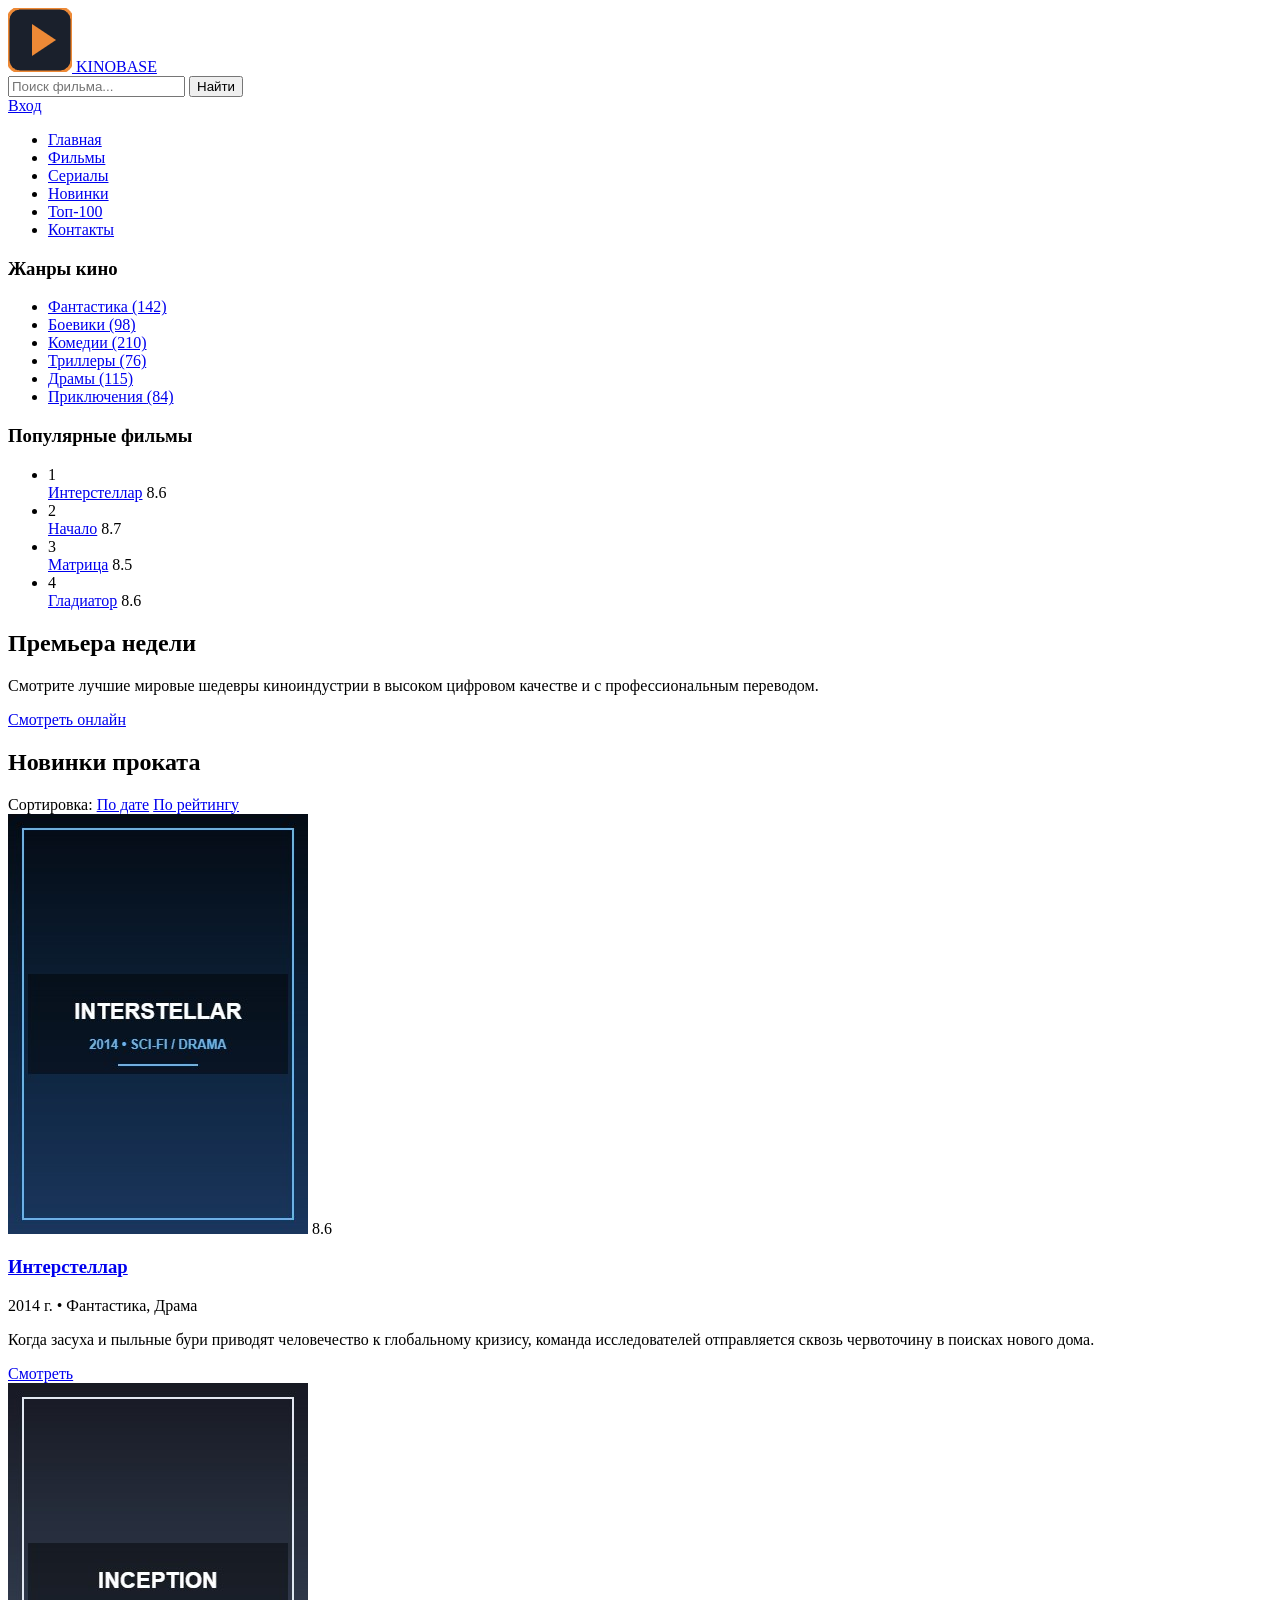
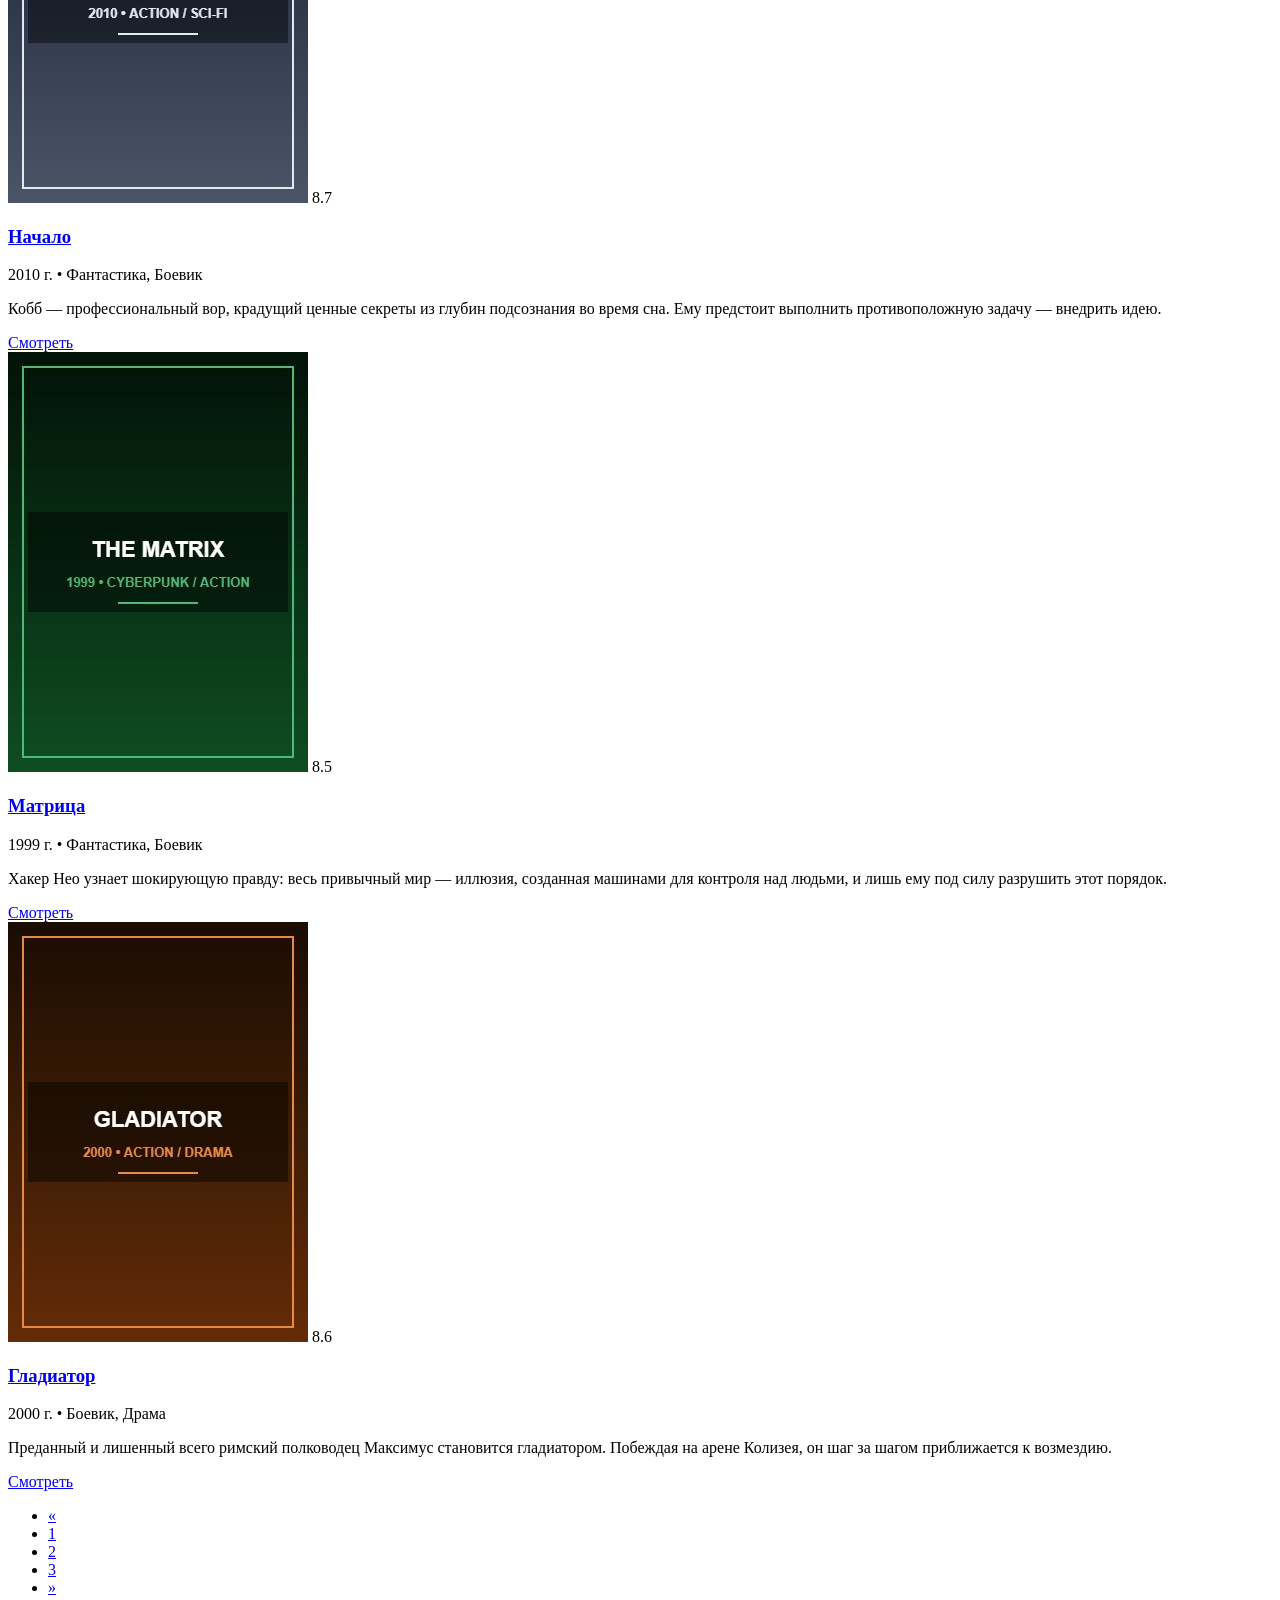
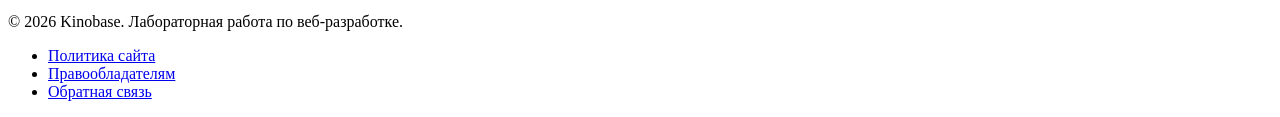
==== index.html @ 35e29619 "first commit" ====
<!DOCTYPE html>
<html lang="ru">
<head>
	<meta charset="UTF-8">
	<meta name="viewport" content="width=device-width, initial-scale=1.0">
	<title>Kinobase — Кинопортал</title>
	<link rel="stylesheet" href="styles.css">
</head>
<body>

	<!-- Шапка сайта -->
	<header id="site-header" class="header">
		<div class="container header-container">
			<div class="logo">
				<a href="index.html" class="logo-link">
					<img src="images/logo.png" alt="Логотип Kinobase" class="logo-image">
					<span class="logo-text">KINO<span class="logo-accent">BASE</span></span>
				</a>
			</div>

			<form id="search-form" class="search-form" action="#" method="get">
				<input type="text" id="search-input" name="search" class="search-input" placeholder="Поиск фильма..." required>
				<button type="submit" class="search-button">Найти</button>
			</form>

			<div class="user-panel">
				<a href="#" class="button button-login">Вход</a>
			</div>
		</div>

		<!-- Навигационное меню -->
		<nav id="main-navigation" class="navigation">
			<div class="container">
				<ul class="nav-list">
					<li class="nav-item active"><a href="index.html" class="nav-link">Главная</a></li>
					<li class="nav-item"><a href="#" class="nav-link">Фильмы</a></li>
					<li class="nav-item"><a href="#" class="nav-link">Сериалы</a></li>
					<li class="nav-item"><a href="#" class="nav-link">Новинки</a></li>
					<li class="nav-item"><a href="#" class="nav-link">Топ-100</a></li>
					<li class="nav-item"><a href="#" class="nav-link">Контакты</a></li>
				</ul>
			</div>
		</nav>
	</header>

	<!-- Основная часть страницы -->
	<div class="container layout-wrapper">
		
		<!-- Боковая панель -->
		<aside id="sidebar" class="sidebar">
			
			<!-- Блок: Жанры -->
			<section class="widget">
				<h3 class="widget-title">Жанры кино</h3>
				<ul class="widget-list genre-list">
					<li class="widget-list-item"><a href="#" class="genre-link">Фантастика <span class="count">(142)</span></a></li>
					<li class="widget-list-item"><a href="#" class="genre-link">Боевики <span class="count">(98)</span></a></li>
					<li class="widget-list-item"><a href="#" class="genre-link">Комедии <span class="count">(210)</span></a></li>
					<li class="widget-list-item"><a href="#" class="genre-link">Триллеры <span class="count">(76)</span></a></li>
					<li class="widget-list-item"><a href="#" class="genre-link">Драмы <span class="count">(115)</span></a></li>
					<li class="widget-list-item"><a href="#" class="genre-link">Приключения <span class="count">(84)</span></a></li>
				</ul>
			</section>

			<!-- Блок: Топ фильмов -->
			<section class="widget">
				<h3 class="widget-title">Популярные фильмы</h3>
				<ul class="widget-list top-list">
					<li class="top-list-item">
						<span class="position-number">1</span>
						<div class="top-info">
							<a href="#" class="top-link">Интерстеллар</a>
							<span class="rating">8.6</span>
						</div>
					</li>
					<li class="top-list-item">
						<span class="position-number">2</span>
						<div class="top-info">
							<a href="#" class="top-link">Начало</a>
							<span class="rating">8.7</span>
						</div>
					</li>
					<li class="top-list-item">
						<span class="position-number">3</span>
						<div class="top-info">
							<a href="#" class="top-link">Матрица</a>
							<span class="rating">8.5</span>
						</div>
					</li>
					<li class="top-list-item">
						<span class="position-number">4</span>
						<div class="top-info">
							<a href="#" class="top-link">Гладиатор</a>
							<span class="rating">8.6</span>
						</div>
					</li>
				</ul>
			</section>
		</aside>

		<!-- Основной контент -->
		<main id="main-content" class="content">

			<!-- Промо-блок -->
			<section class="promo-banner">
				<div class="promo-inner">
					<h2 class="promo-heading">Премьера недели</h2>
					<p class="promo-description">Смотрите лучшие мировые шедевры киноиндустрии в высоком цифровом качестве и с профессиональным переводом.</p>
					<a href="#" class="button button-primary">Смотреть онлайн</a>
				</div>
			</section>

			<!-- Каталог фильмов -->
			<section class="catalog">
				<div class="catalog-header">
					<h2 class="catalog-title">Новинки проката</h2>
					<div class="filter-box">
						<span class="filter-label">Сортировка:</span>
						<a href="#" class="filter-link active">По дате</a>
						<a href="#" class="filter-link">По рейтингу</a>
					</div>
				</div>

				<div class="movies-collection">
					
					<!-- Карточка 1 -->
					<article class="movie-card">
						<div class="poster-box">
							<img src="images/poster-interstellar.jpg" alt="Постер к фильму Интерстеллар" class="poster-image">
							<span class="movie-rating-badge">8.6</span>
						</div>
						<div class="movie-info">
							<h3 class="movie-name"><a href="#" class="movie-link">Интерстеллар</a></h3>
							<p class="movie-meta">2014 г. • Фантастика, Драма</p>
							<p class="movie-summary">Когда засуха и пыльные бури приводят человечество к глобальному кризису, команда исследователей отправляется сквозь червоточину в поисках нового дома.</p>
							<div class="movie-actions">
								<a href="#" class="button button-detail">Смотреть</a>
							</div>
						</div>
					</article>

					<!-- Карточка 2 -->
					<article class="movie-card">
						<div class="poster-box">
							<img src="images/poster-inception.jpg" alt="Постер к фильму Начало" class="poster-image">
							<span class="movie-rating-badge">8.7</span>
						</div>
						<div class="movie-info">
							<h3 class="movie-name"><a href="#" class="movie-link">Начало</a></h3>
							<p class="movie-meta">2010 г. • Фантастика, Боевик</p>
							<p class="movie-summary">Кобб — профессиональный вор, крадущий ценные секреты из глубин подсознания во время сна. Ему предстоит выполнить противоположную задачу — внедрить идею.</p>
							<div class="movie-actions">
								<a href="#" class="button button-detail">Смотреть</a>
							</div>
						</div>
					</article>

					<!-- Карточка 3 -->
					<article class="movie-card">
						<div class="poster-box">
							<img src="images/poster-matrix.jpg" alt="Постер к фильму Матрица" class="poster-image">
							<span class="movie-rating-badge">8.5</span>
						</div>
						<div class="movie-info">
							<h3 class="movie-name"><a href="#" class="movie-link">Матрица</a></h3>
							<p class="movie-meta">1999 г. • Фантастика, Боевик</p>
							<p class="movie-summary">Хакер Нео узнает шокирующую правду: весь привычный мир — иллюзия, созданная машинами для контроля над людьми, и лишь ему под силу разрушить этот порядок.</p>
							<div class="movie-actions">
								<a href="#" class="button button-detail">Смотреть</a>
							</div>
						</div>
					</article>

					<!-- Карточка 4 -->
					<article class="movie-card">
						<div class="poster-box">
							<img src="images/poster-gladiator.jpg" alt="Постер к фильму Гладиатор" class="poster-image">
							<span class="movie-rating-badge">8.6</span>
						</div>
						<div class="movie-info">
							<h3 class="movie-name"><a href="#" class="movie-link">Гладиатор</a></h3>
							<p class="movie-meta">2000 г. • Боевик, Драма</p>
							<p class="movie-summary">Преданный и лишенный всего римский полководец Максимус становится гладиатором. Побеждая на арене Колизея, он шаг за шагом приближается к возмездию.</p>
							<div class="movie-actions">
								<a href="#" class="button button-detail">Смотреть</a>
							</div>
						</div>
					</article>

				</div>

				<!-- Пагинация -->
				<div class="pagination-wrapper">
					<ul class="pagination-list">
						<li class="page-item"><a href="#" class="page-link">&laquo;</a></li>
						<li class="page-item"><a href="#" class="page-link active">1</a></li>
						<li class="page-item"><a href="#" class="page-link">2</a></li>
						<li class="page-item"><a href="#" class="page-link">3</a></li>
						<li class="page-item"><a href="#" class="page-link">&raquo;</a></li>
					</ul>
				</div>
			</section>

		</main>
	</div>

	<!-- Подвал сайта -->
	<footer id="site-footer" class="footer">
		<div class="container footer-container">
			<div class="footer-copyright">
				<p>&copy; 2026 Kinobase. Лабораторная работа по веб-разработке.</p>
			</div>
			<ul class="footer-navigation">
				<li class="footer-nav-item"><a href="#" class="footer-link">Политика сайта</a></li>
				<li class="footer-nav-item"><a href="#" class="footer-link">Правообладателям</a></li>
				<li class="footer-nav-item"><a href="#" class="footer-link">Обратная связь</a></li>
			</ul>
		</div>
	</footer>

	<script src="js/main.js"></script>
</body>
</html>
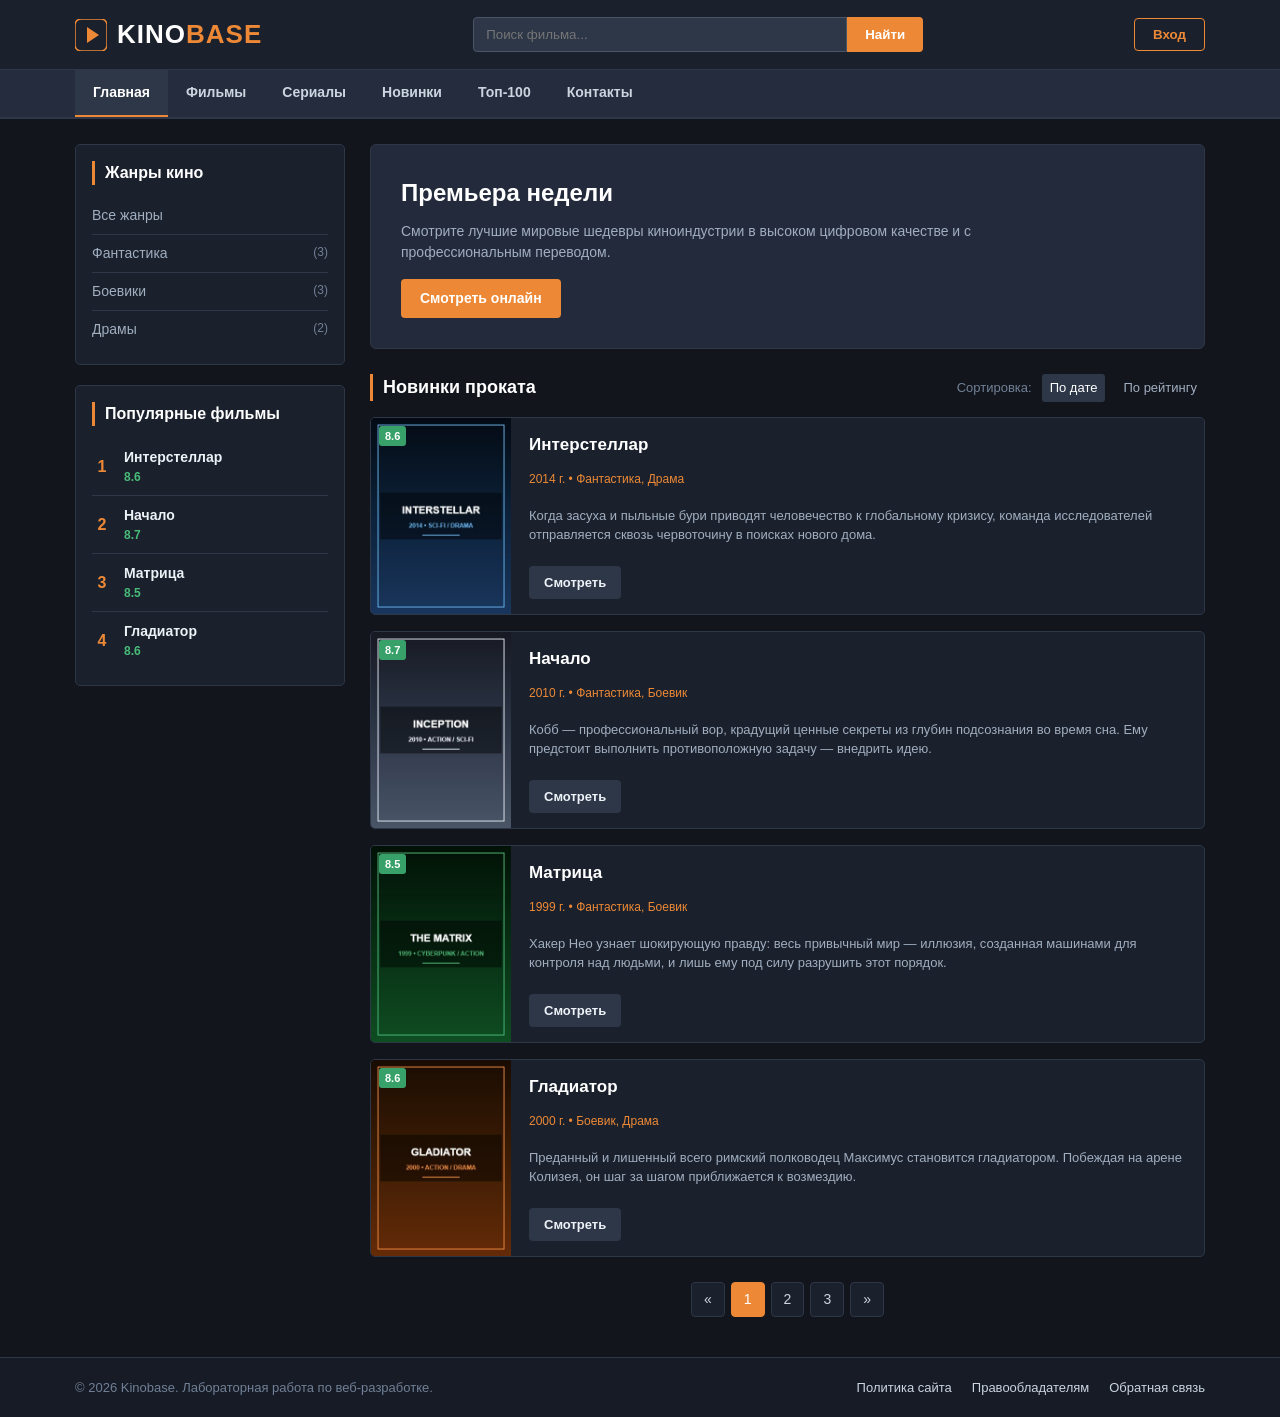
==== commit b59607cb: "Ещё фиксы" ====
--- a/index.html
+++ b/index.html
@@ -19,25 +19,25 @@
 			</div>
 
 			<form id="search-form" class="search-form" action="#" method="get">
-				<input type="text" id="search-input" name="search" class="search-input" placeholder="Поиск фильма..." required>
+				<input type="text" id="search-input" name="search" class="search-input" placeholder="Поиск фильма..." autocomplete="off">
 				<button type="submit" class="search-button">Найти</button>
 			</form>
 
 			<div class="user-panel">
-				<a href="#" class="button button-login">Вход</a>
+				<button type="button" id="open-login-btn" class="button button-login">Вход</button>
 			</div>
 		</div>
 
 		<!-- Навигационное меню -->
 		<nav id="main-navigation" class="navigation">
 			<div class="container">
-				<ul class="nav-list">
-					<li class="nav-item active"><a href="index.html" class="nav-link">Главная</a></li>
-					<li class="nav-item"><a href="#" class="nav-link">Фильмы</a></li>
-					<li class="nav-item"><a href="#" class="nav-link">Сериалы</a></li>
-					<li class="nav-item"><a href="#" class="nav-link">Новинки</a></li>
-					<li class="nav-item"><a href="#" class="nav-link">Топ-100</a></li>
-					<li class="nav-item"><a href="#" class="nav-link">Контакты</a></li>
+				<ul class="nav-list" id="nav-tabs">
+					<li class="nav-item active"><a href="#" class="nav-link" data-tab="all">Главная</a></li>
+					<li class="nav-item"><a href="#" class="nav-link" data-tab="movies">Фильмы</a></li>
+					<li class="nav-item"><a href="#" class="nav-link" data-tab="series">Сериалы</a></li>
+					<li class="nav-item"><a href="#" class="nav-link" data-tab="new">Новинки</a></li>
+					<li class="nav-item"><a href="#" class="nav-link" data-tab="top">Топ-100</a></li>
+					<li class="nav-item"><a href="#" class="nav-link" data-tab="contacts">Контакты</a></li>
 				</ul>
 			</div>
 		</nav>
@@ -52,13 +52,11 @@
 			<!-- Блок: Жанры -->
 			<section class="widget">
 				<h3 class="widget-title">Жанры кино</h3>
-				<ul class="widget-list genre-list">
-					<li class="widget-list-item"><a href="#" class="genre-link">Фантастика <span class="count">(142)</span></a></li>
-					<li class="widget-list-item"><a href="#" class="genre-link">Боевики <span class="count">(98)</span></a></li>
-					<li class="widget-list-item"><a href="#" class="genre-link">Комедии <span class="count">(210)</span></a></li>
-					<li class="widget-list-item"><a href="#" class="genre-link">Триллеры <span class="count">(76)</span></a></li>
-					<li class="widget-list-item"><a href="#" class="genre-link">Драмы <span class="count">(115)</span></a></li>
-					<li class="widget-list-item"><a href="#" class="genre-link">Приключения <span class="count">(84)</span></a></li>
+				<ul class="widget-list genre-list" id="genre-filter">
+					<li class="widget-list-item"><a href="#" class="genre-link" data-genre="all">Все жанры</a></li>
+					<li class="widget-list-item"><a href="#" class="genre-link" data-genre="Фантастика">Фантастика <span class="count">(3)</span></a></li>
+					<li class="widget-list-item"><a href="#" class="genre-link" data-genre="Боевик">Боевики <span class="count">(3)</span></a></li>
+					<li class="widget-list-item"><a href="#" class="genre-link" data-genre="Драма">Драмы <span class="count">(2)</span></a></li>
 				</ul>
 			</section>
 
@@ -106,25 +104,25 @@
 				<div class="promo-inner">
 					<h2 class="promo-heading">Премьера недели</h2>
 					<p class="promo-description">Смотрите лучшие мировые шедевры киноиндустрии в высоком цифровом качестве и с профессиональным переводом.</p>
-					<a href="#" class="button button-primary">Смотреть онлайн</a>
+					<a href="#" id="promo-btn" class="button button-primary">Смотреть онлайн</a>
 				</div>
 			</section>
 
 			<!-- Каталог фильмов -->
 			<section class="catalog">
 				<div class="catalog-header">
-					<h2 class="catalog-title">Новинки проката</h2>
+					<h2 class="catalog-title" id="catalog-title">Новинки проката</h2>
 					<div class="filter-box">
 						<span class="filter-label">Сортировка:</span>
-						<a href="#" class="filter-link active">По дате</a>
-						<a href="#" class="filter-link">По рейтингу</a>
+						<a href="#" class="filter-link active" id="sort-date">По дате</a>
+						<a href="#" class="filter-link" id="sort-rating">По рейтингу</a>
 					</div>
 				</div>
 
-				<div class="movies-collection">
+				<div class="movies-collection" id="movies-container">
 					
 					<!-- Карточка 1 -->
-					<article class="movie-card">
+					<article class="movie-card" data-year="2014" data-rating="8.6" data-genres="Фантастика Драма">
 						<div class="poster-box">
 							<img src="images/poster-interstellar.jpg" alt="Постер к фильму Интерстеллар" class="poster-image">
 							<span class="movie-rating-badge">8.6</span>
@@ -140,7 +138,7 @@
 					</article>
 
 					<!-- Карточка 2 -->
-					<article class="movie-card">
+					<article class="movie-card" data-year="2010" data-rating="8.7" data-genres="Фантастика Боевик">
 						<div class="poster-box">
 							<img src="images/poster-inception.jpg" alt="Постер к фильму Начало" class="poster-image">
 							<span class="movie-rating-badge">8.7</span>
@@ -156,7 +154,7 @@
 					</article>
 
 					<!-- Карточка 3 -->
-					<article class="movie-card">
+					<article class="movie-card" data-year="1999" data-rating="8.5" data-genres="Фантастика Боевик">
 						<div class="poster-box">
 							<img src="images/poster-matrix.jpg" alt="Постер к фильму Матрица" class="poster-image">
 							<span class="movie-rating-badge">8.5</span>
@@ -172,7 +170,7 @@
 					</article>
 
 					<!-- Карточка 4 -->
-					<article class="movie-card">
+					<article class="movie-card" data-year="2000" data-rating="8.6" data-genres="Боевик Драма">
 						<div class="poster-box">
 							<img src="images/poster-gladiator.jpg" alt="Постер к фильму Гладиатор" class="poster-image">
 							<span class="movie-rating-badge">8.6</span>
@@ -191,7 +189,7 @@
 
 				<!-- Пагинация -->
 				<div class="pagination-wrapper">
-					<ul class="pagination-list">
+					<ul class="pagination-list" id="pagination">
 						<li class="page-item"><a href="#" class="page-link">&laquo;</a></li>
 						<li class="page-item"><a href="#" class="page-link active">1</a></li>
 						<li class="page-item"><a href="#" class="page-link">2</a></li>
@@ -202,6 +200,27 @@
 			</section>
 
 		</main>
+	</div>
+
+	<!-- Модальное окно авторизации -->
+	<div id="login-modal" class="modal-overlay hidden">
+		<div class="modal-window">
+			<div class="modal-header">
+				<h3 class="modal-title">Вход в Kinobase</h3>
+				<button type="button" id="close-modal-btn" class="modal-close">&times;</button>
+			</div>
+			<form id="login-form" class="modal-form">
+				<div class="form-group">
+					<label for="login-email">Логин или Email:</label>
+					<input type="text" id="login-email" class="form-control" placeholder="user@example.com" required>
+				</div>
+				<div class="form-group">
+					<label for="login-password">Пароль:</label>
+					<input type="password" id="login-password" class="form-control" placeholder="••••••••" required>
+				</div>
+				<button type="submit" class="button button-primary button-block">Войти в аккаунт</button>
+			</form>
+		</div>
 	</div>
 
 	<!-- Подвал сайта -->
--- a/styles.css
+++ b/styles.css
@@ -0,0 +1,613 @@
+/* ==========================================================================
+   Базовые сбросы и настройки документа
+   ========================================================================== */
+* {
+	box-sizing: border-box;
+	margin: 0;
+	padding: 0;
+}
+
+body {
+	font-family: Arial, Helvetica, sans-serif;
+	background-color: #12151c;
+	color: #e2e8f0;
+	line-height: 1.5;
+	font-size: 14px;
+}
+
+ul {
+	list-style: none;
+}
+
+img {
+	max-width: 100%;
+	height: auto;
+	display: block;
+}
+
+.container {
+	width: 1160px;
+	margin: 0 auto;
+	padding: 0 15px;
+}
+
+/* ==========================================================================
+   Требование п. 10: Стилизация ссылок (обычные, посещенные, hover, active)
+   ========================================================================== */
+a:link {
+	color: #63b3ed;
+	text-decoration: none;
+}
+
+a:visited {
+	color: #b794f4;
+	text-decoration: none;
+}
+
+a:hover {
+	color: #f6ad55;
+	text-decoration: underline;
+}
+
+a:active {
+	color: #ed8936;
+	text-decoration: underline;
+}
+
+/* Для элементов навигации стиль обычной и посещенной ссылки совпадают (п. 10) */
+.nav-link:link,
+.nav-link:visited,
+.footer-link:link,
+.footer-link:visited,
+.logo-link:link,
+.logo-link:visited {
+	color: #cbd5e0;
+	text-decoration: none;
+}
+
+.nav-link:hover,
+.footer-link:hover,
+.logo-link:hover {
+	color: #f6ad55;
+	text-decoration: none;
+}
+
+.nav-link:active,
+.footer-link:active {
+	color: #ed8936;
+	text-decoration: none;
+}
+
+/* ==========================================================================
+   Кнопки
+   ========================================================================== */
+.button {
+	display: inline-block;
+	padding: 8px 18px;
+	border-radius: 4px;
+	font-weight: bold;
+	text-align: center;
+	cursor: pointer;
+	border: 1px solid transparent;
+	transition: background-color 0.2s ease, border-color 0.2s ease, color 0.2s ease;
+}
+
+.button-primary {
+	background-color: #ed8936;
+	color: #ffffff !important;
+	text-decoration: none !important;
+}
+
+.button-primary:hover {
+	background-color: #dd6b20;
+}
+
+.button-login {
+	background-color: transparent;
+	border-color: #ed8936;
+	color: #ed8936 !important;
+	text-decoration: none !important;
+}
+
+.button-login:hover {
+	background-color: #ed8936;
+	color: #ffffff !important;
+}
+
+.button-detail {
+	background-color: #2d3748;
+	color: #edf2f7 !important;
+	padding: 6px 14px;
+	font-size: 13px;
+	text-decoration: none !important;
+}
+
+.button-detail:hover {
+	background-color: #ed8936;
+	color: #ffffff !important;
+}
+
+/* ==========================================================================
+   Шапка (Header)
+   ========================================================================== */
+.header {
+	background-color: #1a202c;
+	border-bottom: 2px solid #2d3748;
+}
+
+.header-container {
+	display: flex;
+	align-items: center;
+	justify-content: space-between;
+	padding-top: 15px;
+	padding-bottom: 15px;
+	gap: 20px;
+}
+
+.logo-link {
+	display: flex;
+	align-items: center;
+	gap: 10px;
+}
+
+.logo-image {
+	width: 32px;
+	height: 32px;
+}
+
+.logo-text {
+	font-size: 26px;
+	font-weight: bold;
+	color: #ffffff;
+	letter-spacing: 1px;
+}
+
+.logo-accent {
+	color: #ed8936;
+}
+
+.search-form {
+	display: flex;
+	width: 450px;
+}
+
+.search-input {
+	flex: 1;
+	padding: 9px 12px;
+	background-color: #2d3748;
+	border: 1px solid #4a5568;
+	border-radius: 4px 0 0 4px;
+	color: #ffffff;
+	outline: none;
+}
+
+.search-input:focus {
+	border-color: #ed8936;
+}
+
+.search-button {
+	padding: 9px 18px;
+	background-color: #ed8936;
+	border: none;
+	border-radius: 0 4px 4px 0;
+	color: #ffffff;
+	font-weight: bold;
+	cursor: pointer;
+}
+
+.search-button:hover {
+	background-color: #dd6b20;
+}
+
+/* Меню навигации */
+.navigation {
+	background-color: #242c3d;
+	border-top: 1px solid #2d3748;
+}
+
+.nav-list {
+	display: flex;
+}
+
+.nav-item.active .nav-link {
+	background-color: #2d3748;
+	color: #ffffff;
+	border-bottom: 2px solid #ed8936;
+}
+
+.nav-link {
+	display: block;
+	padding: 12px 18px;
+	font-weight: bold;
+}
+
+/* ==========================================================================
+   Основная блочная разметка (Layout)
+   ========================================================================== */
+.layout-wrapper {
+	display: flex;
+	gap: 25px;
+	margin-top: 25px;
+	margin-bottom: 40px;
+}
+
+/* ==========================================================================
+   Сайдбар
+   ========================================================================== */
+.sidebar {
+	width: 270px;
+	flex-shrink: 0;
+}
+
+.widget {
+	background-color: #1a202c;
+	border: 1px solid #2d3748;
+	border-radius: 5px;
+	padding: 16px;
+	margin-bottom: 20px;
+}
+
+.widget-title {
+	font-size: 16px;
+	color: #ffffff;
+	padding-left: 10px;
+	border-left: 3px solid #ed8936;
+	margin-bottom: 12px;
+}
+
+.genre-list .widget-list-item {
+	border-bottom: 1px solid #2d3748;
+}
+
+.genre-list .widget-list-item:last-child {
+	border-bottom: none;
+}
+
+.genre-link {
+	display: flex;
+	justify-content: space-between;
+	padding: 8px 0;
+	color: #a0aec0 !important;
+	text-decoration: none !important;
+}
+
+.genre-link:hover {
+	color: #ed8936 !important;
+}
+
+.count {
+	color: #718096;
+	font-size: 12px;
+}
+
+.top-list .top-list-item {
+	display: flex;
+	align-items: center;
+	gap: 12px;
+	padding: 9px 0;
+	border-bottom: 1px solid #2d3748;
+}
+
+.top-list .top-list-item:last-child {
+	border-bottom: none;
+}
+
+.position-number {
+	font-size: 16px;
+	font-weight: bold;
+	color: #ed8936;
+	width: 20px;
+	text-align: center;
+}
+
+.top-info {
+	display: flex;
+	flex-direction: column;
+}
+
+.top-link {
+	color: #edf2f7 !important;
+	font-weight: bold;
+	text-decoration: none !important;
+}
+
+.top-link:hover {
+	color: #ed8936 !important;
+}
+
+.rating {
+	font-size: 12px;
+	color: #48bb78;
+	font-weight: bold;
+}
+
+/* ==========================================================================
+   Основной контент и карточки
+   ========================================================================== */
+.content {
+	flex: 1;
+}
+
+.promo-banner {
+	background: #232a3b;
+	border: 1px solid #2d3748;
+	border-radius: 6px;
+	padding: 30px;
+	margin-bottom: 25px;
+}
+
+.promo-heading {
+	font-size: 24px;
+	color: #ffffff;
+	margin-bottom: 10px;
+}
+
+.promo-description {
+	color: #a0aec0;
+	max-width: 650px;
+	margin-bottom: 16px;
+}
+
+.catalog-header {
+	display: flex;
+	justify-content: space-between;
+	align-items: center;
+	margin-bottom: 15px;
+}
+
+.catalog-title {
+	font-size: 18px;
+	color: #ffffff;
+	border-left: 3px solid #ed8936;
+	padding-left: 10px;
+}
+
+.filter-box {
+	display: flex;
+	align-items: center;
+	gap: 10px;
+	font-size: 13px;
+}
+
+.filter-label {
+	color: #718096;
+}
+
+.filter-link {
+	color: #a0aec0 !important;
+	padding: 4px 8px;
+	border-radius: 3px;
+	text-decoration: none !important;
+}
+
+.filter-link.active,
+.filter-link:hover {
+	background-color: #2d3748;
+	color: #ffffff !important;
+}
+
+.movies-collection {
+	display: flex;
+	flex-direction: column;
+	gap: 16px;
+}
+
+.movie-card {
+	display: flex;
+	background-color: #1a202c;
+	border: 1px solid #2d3748;
+	border-radius: 5px;
+	overflow: hidden;
+}
+
+.movie-card:hover {
+	border-color: #4a5568;
+}
+
+.poster-box {
+	position: relative;
+	width: 140px;
+	min-height: 190px;
+	flex-shrink: 0;
+	background-color: #2d3748;
+}
+
+.poster-image {
+	width: 100%;
+	height: 100%;
+	object-fit: cover;
+}
+
+.movie-rating-badge {
+	position: absolute;
+	top: 8px;
+	left: 8px;
+	background-color: #38a169;
+	color: #ffffff;
+	font-size: 11px;
+	font-weight: bold;
+	padding: 2px 6px;
+	border-radius: 3px;
+}
+
+.movie-info {
+	padding: 14px 18px;
+	display: flex;
+	flex-direction: column;
+	justify-content: space-between;
+	flex: 1;
+}
+
+.movie-name {
+	font-size: 17px;
+	margin-bottom: 4px;
+}
+
+.movie-link {
+	color: #ffffff !important;
+	text-decoration: none !important;
+}
+
+.movie-link:hover {
+	color: #ed8936 !important;
+}
+
+.movie-meta {
+	font-size: 12px;
+	color: #ed8936;
+	margin-bottom: 8px;
+}
+
+.movie-summary {
+	color: #a0aec0;
+	font-size: 13px;
+	margin-bottom: 12px;
+}
+
+/* ==========================================================================
+   Пагинация
+   ========================================================================== */
+.pagination-wrapper {
+	display: flex;
+	justify-content: center;
+	margin-top: 25px;
+}
+
+.pagination-list {
+	display: flex;
+	gap: 6px;
+}
+
+.page-link {
+	display: inline-block;
+	padding: 6px 12px;
+	background-color: #1a202c;
+	border: 1px solid #2d3748;
+	border-radius: 4px;
+	color: #cbd5e0 !important;
+	text-decoration: none !important;
+}
+
+.page-link.active,
+.page-link:hover {
+	background-color: #ed8936;
+	border-color: #ed8936;
+	color: #ffffff !important;
+}
+
+/* ==========================================================================
+   Подвал (Footer)
+   ========================================================================== */
+.footer {
+	background-color: #161b26;
+	border-top: 1px solid #2d3748;
+	padding: 20px 0;
+	font-size: 13px;
+}
+
+.footer-container {
+	display: flex;
+	justify-content: space-between;
+	align-items: center;
+}
+
+.footer-copyright {
+	color: #718096;
+}
+
+.footer-navigation {
+	display: flex;
+	gap: 20px;
+}
+/* ==========================================================================
+   Стили для модального окна и интерактива
+   ========================================================================== */
+.modal-overlay {
+	position: fixed;
+	top: 0;
+	left: 0;
+	width: 100%;
+	height: 100%;
+	background-color: rgba(0, 0, 0, 0.75);
+	display: flex;
+	justify-content: center;
+	align-items: center;
+	z-index: 1000;
+	backdrop-filter: blur(4px);
+}
+
+.modal-overlay.hidden {
+	display: none;
+}
+
+.modal-window {
+	background-color: #1a202c;
+	border: 1px solid #2d3748;
+	border-radius: 8px;
+	width: 100%;
+	max-width: 380px;
+	padding: 24px;
+	box-shadow: 0 10px 25px rgba(0, 0, 0, 0.5);
+}
+
+.modal-header {
+	display: flex;
+	justify-content: space-between;
+	align-items: center;
+	margin-bottom: 20px;
+}
+
+.modal-title {
+	font-size: 18px;
+	color: #ffffff;
+}
+
+.modal-close {
+	background: none;
+	border: none;
+	font-size: 24px;
+	color: #a0aec0;
+	cursor: pointer;
+	line-height: 1;
+}
+
+.modal-close:hover {
+	color: #ffffff;
+}
+
+.form-group {
+	margin-bottom: 15px;
+}
+
+.form-group label {
+	display: block;
+	font-size: 13px;
+	color: #a0aec0;
+	margin-bottom: 6px;
+}
+
+.form-control {
+	width: 100%;
+	padding: 9px 12px;
+	background-color: #2d3748;
+	border: 1px solid #4a5568;
+	border-radius: 4px;
+	color: #ffffff;
+	outline: none;
+}
+
+.form-control:focus {
+	border-color: #ed8936;
+}
+
+.button-block {
+	width: 100%;
+	padding: 10px;
+	margin-top: 5px;
+}
+
+/* Сайдбар - выделение активного жанра */
+.genre-link.active {
+	color: #ed8936 !important;
+	font-weight: bold;
+}
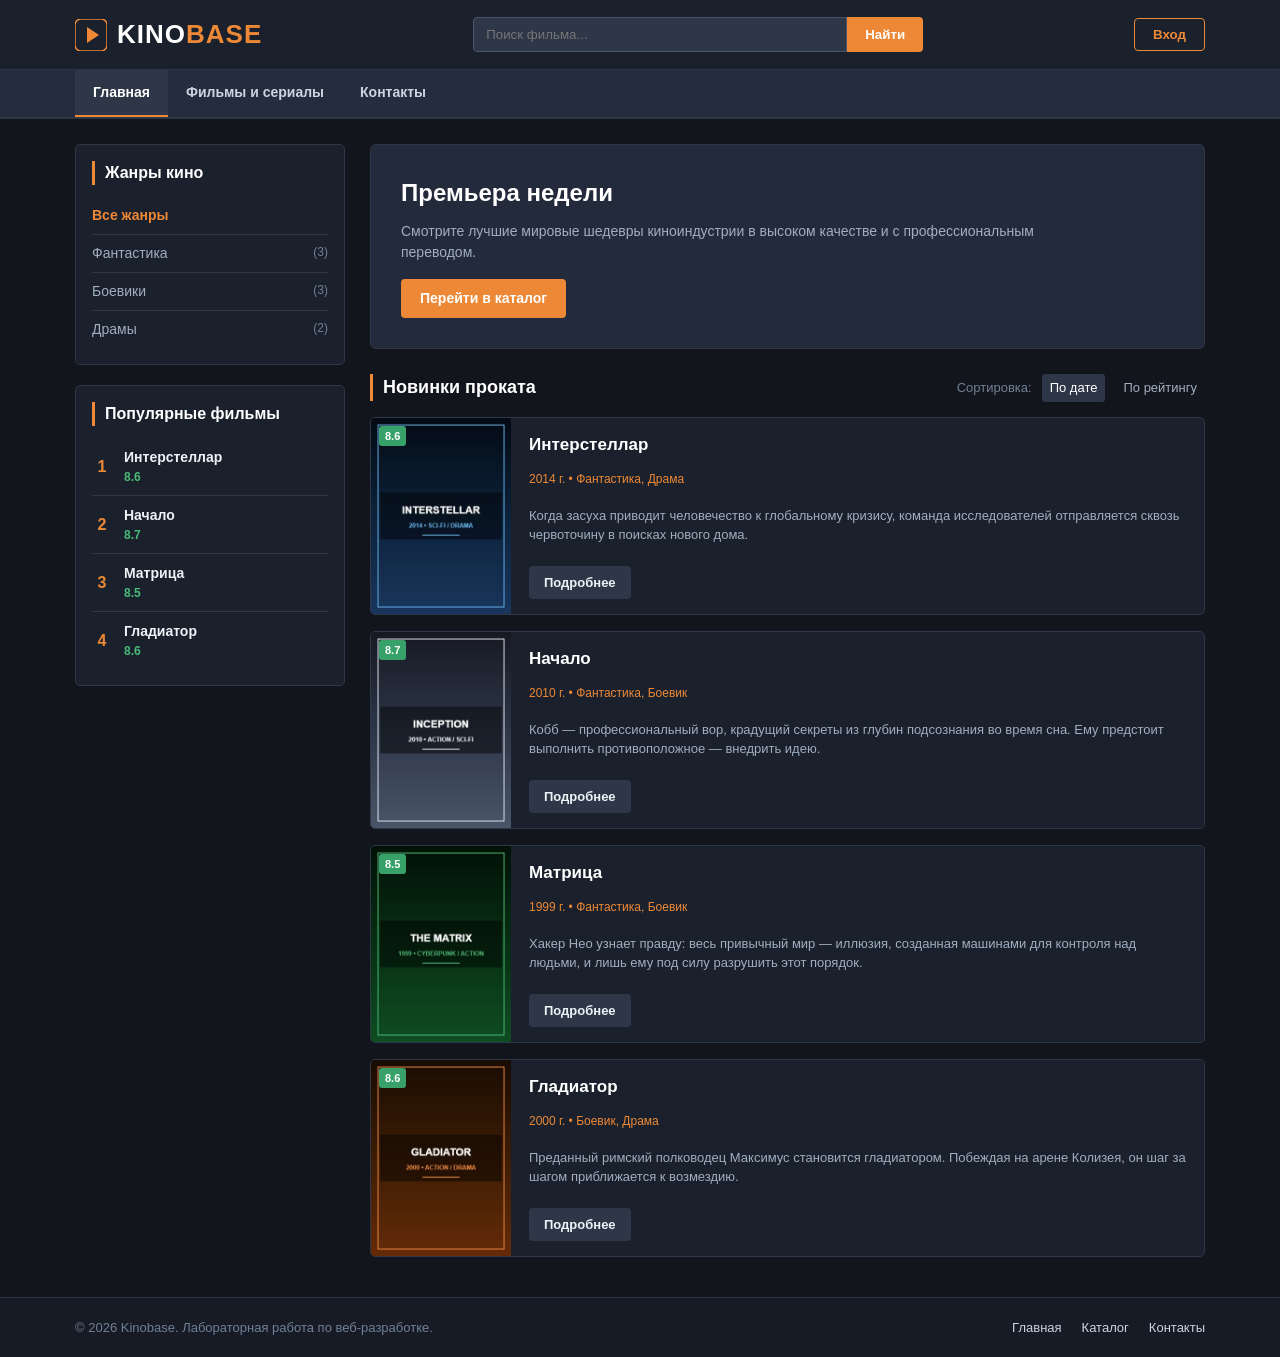
==== commit 90749e29: "Вкладочки" ====
--- a/index.html
+++ b/index.html
@@ -3,12 +3,11 @@
 <head>
 	<meta charset="UTF-8">
 	<meta name="viewport" content="width=device-width, initial-scale=1.0">
-	<title>Kinobase — Кинопортал</title>
+	<title>Kinobase — Главная страница</title>
 	<link rel="stylesheet" href="styles.css">
 </head>
 <body>
 
-	<!-- Шапка сайта -->
 	<header id="site-header" class="header">
 		<div class="container header-container">
 			<div class="logo">
@@ -18,7 +17,7 @@
 				</a>
 			</div>
 
-			<form id="search-form" class="search-form" action="#" method="get">
+			<form id="search-form" class="search-form" action="movies.html" method="get">
 				<input type="text" id="search-input" name="search" class="search-input" placeholder="Поиск фильма..." autocomplete="off">
 				<button type="submit" class="search-button">Найти</button>
 			</form>
@@ -28,67 +27,58 @@
 			</div>
 		</div>
 
-		<!-- Навигационное меню -->
 		<nav id="main-navigation" class="navigation">
 			<div class="container">
-				<ul class="nav-list" id="nav-tabs">
-					<li class="nav-item active"><a href="#" class="nav-link" data-tab="all">Главная</a></li>
-					<li class="nav-item"><a href="#" class="nav-link" data-tab="movies">Фильмы</a></li>
-					<li class="nav-item"><a href="#" class="nav-link" data-tab="series">Сериалы</a></li>
-					<li class="nav-item"><a href="#" class="nav-link" data-tab="new">Новинки</a></li>
-					<li class="nav-item"><a href="#" class="nav-link" data-tab="top">Топ-100</a></li>
-					<li class="nav-item"><a href="#" class="nav-link" data-tab="contacts">Контакты</a></li>
+				<ul class="nav-list">
+					<li class="nav-item active"><a href="index.html" class="nav-link">Главная</a></li>
+					<li class="nav-item"><a href="movies.html" class="nav-link">Фильмы и сериалы</a></li>
+					<li class="nav-item"><a href="contacts.html" class="nav-link">Контакты</a></li>
 				</ul>
 			</div>
 		</nav>
 	</header>
 
-	<!-- Основная часть страницы -->
 	<div class="container layout-wrapper">
 		
-		<!-- Боковая панель -->
 		<aside id="sidebar" class="sidebar">
-			
-			<!-- Блок: Жанры -->
 			<section class="widget">
 				<h3 class="widget-title">Жанры кино</h3>
 				<ul class="widget-list genre-list" id="genre-filter">
-					<li class="widget-list-item"><a href="#" class="genre-link" data-genre="all">Все жанры</a></li>
+					<li class="widget-list-item"><a href="#" class="genre-link active" data-genre="all">Все жанры</a></li>
 					<li class="widget-list-item"><a href="#" class="genre-link" data-genre="Фантастика">Фантастика <span class="count">(3)</span></a></li>
 					<li class="widget-list-item"><a href="#" class="genre-link" data-genre="Боевик">Боевики <span class="count">(3)</span></a></li>
 					<li class="widget-list-item"><a href="#" class="genre-link" data-genre="Драма">Драмы <span class="count">(2)</span></a></li>
 				</ul>
 			</section>
 
-			<!-- Блок: Топ фильмов -->
 			<section class="widget">
 				<h3 class="widget-title">Популярные фильмы</h3>
 				<ul class="widget-list top-list">
 					<li class="top-list-item">
 						<span class="position-number">1</span>
 						<div class="top-info">
-							<a href="#" class="top-link">Интерстеллар</a>
+							<a href="movies.html" class="top-link">Интерстеллар</a>
 							<span class="rating">8.6</span>
 						</div>
 					</li>
 					<li class="top-list-item">
 						<span class="position-number">2</span>
 						<div class="top-info">
-							<a href="#" class="top-link">Начало</a>
+							<a href="movies.html" class="top-link">Начало</a>
 							<span class="rating">8.7</span>
 						</div>
 					</li>
 					<li class="top-list-item">
 						<span class="position-number">3</span>
 						<div class="top-info">
-							<a href="#" class="top-link">Матрица</a>
+							<a href="movies.html" class="top-link">Матрица</a>
 							<span class="rating">8.5</span>
 						</div>
 					</li>
 					<li class="top-list-item">
 						<span class="position-number">4</span>
 						<div class="top-info">
-							<a href="#" class="top-link">Гладиатор</a>
+							<a href="movies.html" class="top-link">Гладиатор</a>
 							<span class="rating">8.6</span>
 						</div>
 					</li>
@@ -96,19 +86,15 @@
 			</section>
 		</aside>
 
-		<!-- Основной контент -->
 		<main id="main-content" class="content">
-
-			<!-- Промо-блок -->
 			<section class="promo-banner">
 				<div class="promo-inner">
 					<h2 class="promo-heading">Премьера недели</h2>
-					<p class="promo-description">Смотрите лучшие мировые шедевры киноиндустрии в высоком цифровом качестве и с профессиональным переводом.</p>
-					<a href="#" id="promo-btn" class="button button-primary">Смотреть онлайн</a>
-				</div>
-			</section>
-
-			<!-- Каталог фильмов -->
+					<p class="promo-description">Смотрите лучшие мировые шедевры киноиндустрии в высоком качестве и с профессиональным переводом.</p>
+					<a href="movies.html" class="button button-primary">Перейти в каталог</a>
+				</div>
+			</section>
+
 			<section class="catalog">
 				<div class="catalog-header">
 					<h2 class="catalog-title" id="catalog-title">Новинки проката</h2>
@@ -120,89 +106,70 @@
 				</div>
 
 				<div class="movies-collection" id="movies-container">
-					
-					<!-- Карточка 1 -->
 					<article class="movie-card" data-year="2014" data-rating="8.6" data-genres="Фантастика Драма">
 						<div class="poster-box">
 							<img src="images/poster-interstellar.jpg" alt="Постер к фильму Интерстеллар" class="poster-image">
 							<span class="movie-rating-badge">8.6</span>
 						</div>
 						<div class="movie-info">
-							<h3 class="movie-name"><a href="#" class="movie-link">Интерстеллар</a></h3>
+							<h3 class="movie-name"><a href="movies.html" class="movie-link">Интерстеллар</a></h3>
 							<p class="movie-meta">2014 г. • Фантастика, Драма</p>
-							<p class="movie-summary">Когда засуха и пыльные бури приводят человечество к глобальному кризису, команда исследователей отправляется сквозь червоточину в поисках нового дома.</p>
-							<div class="movie-actions">
-								<a href="#" class="button button-detail">Смотреть</a>
-							</div>
-						</div>
-					</article>
-
-					<!-- Карточка 2 -->
+							<p class="movie-summary">Когда засуха приводит человечество к глобальному кризису, команда исследователей отправляется сквозь червоточину в поисках нового дома.</p>
+							<div class="movie-actions">
+								<a href="movies.html" class="button button-detail">Подробнее</a>
+							</div>
+						</div>
+					</article>
+
 					<article class="movie-card" data-year="2010" data-rating="8.7" data-genres="Фантастика Боевик">
 						<div class="poster-box">
 							<img src="images/poster-inception.jpg" alt="Постер к фильму Начало" class="poster-image">
 							<span class="movie-rating-badge">8.7</span>
 						</div>
 						<div class="movie-info">
-							<h3 class="movie-name"><a href="#" class="movie-link">Начало</a></h3>
+							<h3 class="movie-name"><a href="movies.html" class="movie-link">Начало</a></h3>
 							<p class="movie-meta">2010 г. • Фантастика, Боевик</p>
-							<p class="movie-summary">Кобб — профессиональный вор, крадущий ценные секреты из глубин подсознания во время сна. Ему предстоит выполнить противоположную задачу — внедрить идею.</p>
-							<div class="movie-actions">
-								<a href="#" class="button button-detail">Смотреть</a>
-							</div>
-						</div>
-					</article>
-
-					<!-- Карточка 3 -->
+							<p class="movie-summary">Кобб — профессиональный вор, крадущий секреты из глубин подсознания во время сна. Ему предстоит выполнить противоположное — внедрить идею.</p>
+							<div class="movie-actions">
+								<a href="movies.html" class="button button-detail">Подробнее</a>
+							</div>
+						</div>
+					</article>
+
 					<article class="movie-card" data-year="1999" data-rating="8.5" data-genres="Фантастика Боевик">
 						<div class="poster-box">
 							<img src="images/poster-matrix.jpg" alt="Постер к фильму Матрица" class="poster-image">
 							<span class="movie-rating-badge">8.5</span>
 						</div>
 						<div class="movie-info">
-							<h3 class="movie-name"><a href="#" class="movie-link">Матрица</a></h3>
+							<h3 class="movie-name"><a href="movies.html" class="movie-link">Матрица</a></h3>
 							<p class="movie-meta">1999 г. • Фантастика, Боевик</p>
-							<p class="movie-summary">Хакер Нео узнает шокирующую правду: весь привычный мир — иллюзия, созданная машинами для контроля над людьми, и лишь ему под силу разрушить этот порядок.</p>
-							<div class="movie-actions">
-								<a href="#" class="button button-detail">Смотреть</a>
-							</div>
-						</div>
-					</article>
-
-					<!-- Карточка 4 -->
+							<p class="movie-summary">Хакер Нео узнает правду: весь привычный мир — иллюзия, созданная машинами для контроля над людьми, и лишь ему под силу разрушить этот порядок.</p>
+							<div class="movie-actions">
+								<a href="movies.html" class="button button-detail">Подробнее</a>
+							</div>
+						</div>
+					</article>
+
 					<article class="movie-card" data-year="2000" data-rating="8.6" data-genres="Боевик Драма">
 						<div class="poster-box">
 							<img src="images/poster-gladiator.jpg" alt="Постер к фильму Гладиатор" class="poster-image">
 							<span class="movie-rating-badge">8.6</span>
 						</div>
 						<div class="movie-info">
-							<h3 class="movie-name"><a href="#" class="movie-link">Гладиатор</a></h3>
+							<h3 class="movie-name"><a href="movies.html" class="movie-link">Гладиатор</a></h3>
 							<p class="movie-meta">2000 г. • Боевик, Драма</p>
-							<p class="movie-summary">Преданный и лишенный всего римский полководец Максимус становится гладиатором. Побеждая на арене Колизея, он шаг за шагом приближается к возмездию.</p>
-							<div class="movie-actions">
-								<a href="#" class="button button-detail">Смотреть</a>
-							</div>
-						</div>
-					</article>
-
-				</div>
-
-				<!-- Пагинация -->
-				<div class="pagination-wrapper">
-					<ul class="pagination-list" id="pagination">
-						<li class="page-item"><a href="#" class="page-link">&laquo;</a></li>
-						<li class="page-item"><a href="#" class="page-link active">1</a></li>
-						<li class="page-item"><a href="#" class="page-link">2</a></li>
-						<li class="page-item"><a href="#" class="page-link">3</a></li>
-						<li class="page-item"><a href="#" class="page-link">&raquo;</a></li>
-					</ul>
-				</div>
-			</section>
-
+							<p class="movie-summary">Преданный римский полководец Максимус становится гладиатором. Побеждая на арене Колизея, он шаг за шагом приближается к возмездию.</p>
+							<div class="movie-actions">
+								<a href="movies.html" class="button button-detail">Подробнее</a>
+							</div>
+						</div>
+					</article>
+				</div>
+			</section>
 		</main>
 	</div>
 
-	<!-- Модальное окно авторизации -->
 	<div id="login-modal" class="modal-overlay hidden">
 		<div class="modal-window">
 			<div class="modal-header">
@@ -223,16 +190,15 @@
 		</div>
 	</div>
 
-	<!-- Подвал сайта -->
 	<footer id="site-footer" class="footer">
 		<div class="container footer-container">
 			<div class="footer-copyright">
 				<p>&copy; 2026 Kinobase. Лабораторная работа по веб-разработке.</p>
 			</div>
 			<ul class="footer-navigation">
-				<li class="footer-nav-item"><a href="#" class="footer-link">Политика сайта</a></li>
-				<li class="footer-nav-item"><a href="#" class="footer-link">Правообладателям</a></li>
-				<li class="footer-nav-item"><a href="#" class="footer-link">Обратная связь</a></li>
+				<li class="footer-nav-item"><a href="index.html" class="footer-link">Главная</a></li>
+				<li class="footer-nav-item"><a href="movies.html" class="footer-link">Каталог</a></li>
+				<li class="footer-nav-item"><a href="contacts.html" class="footer-link">Контакты</a></li>
 			</ul>
 		</div>
 	</footer>
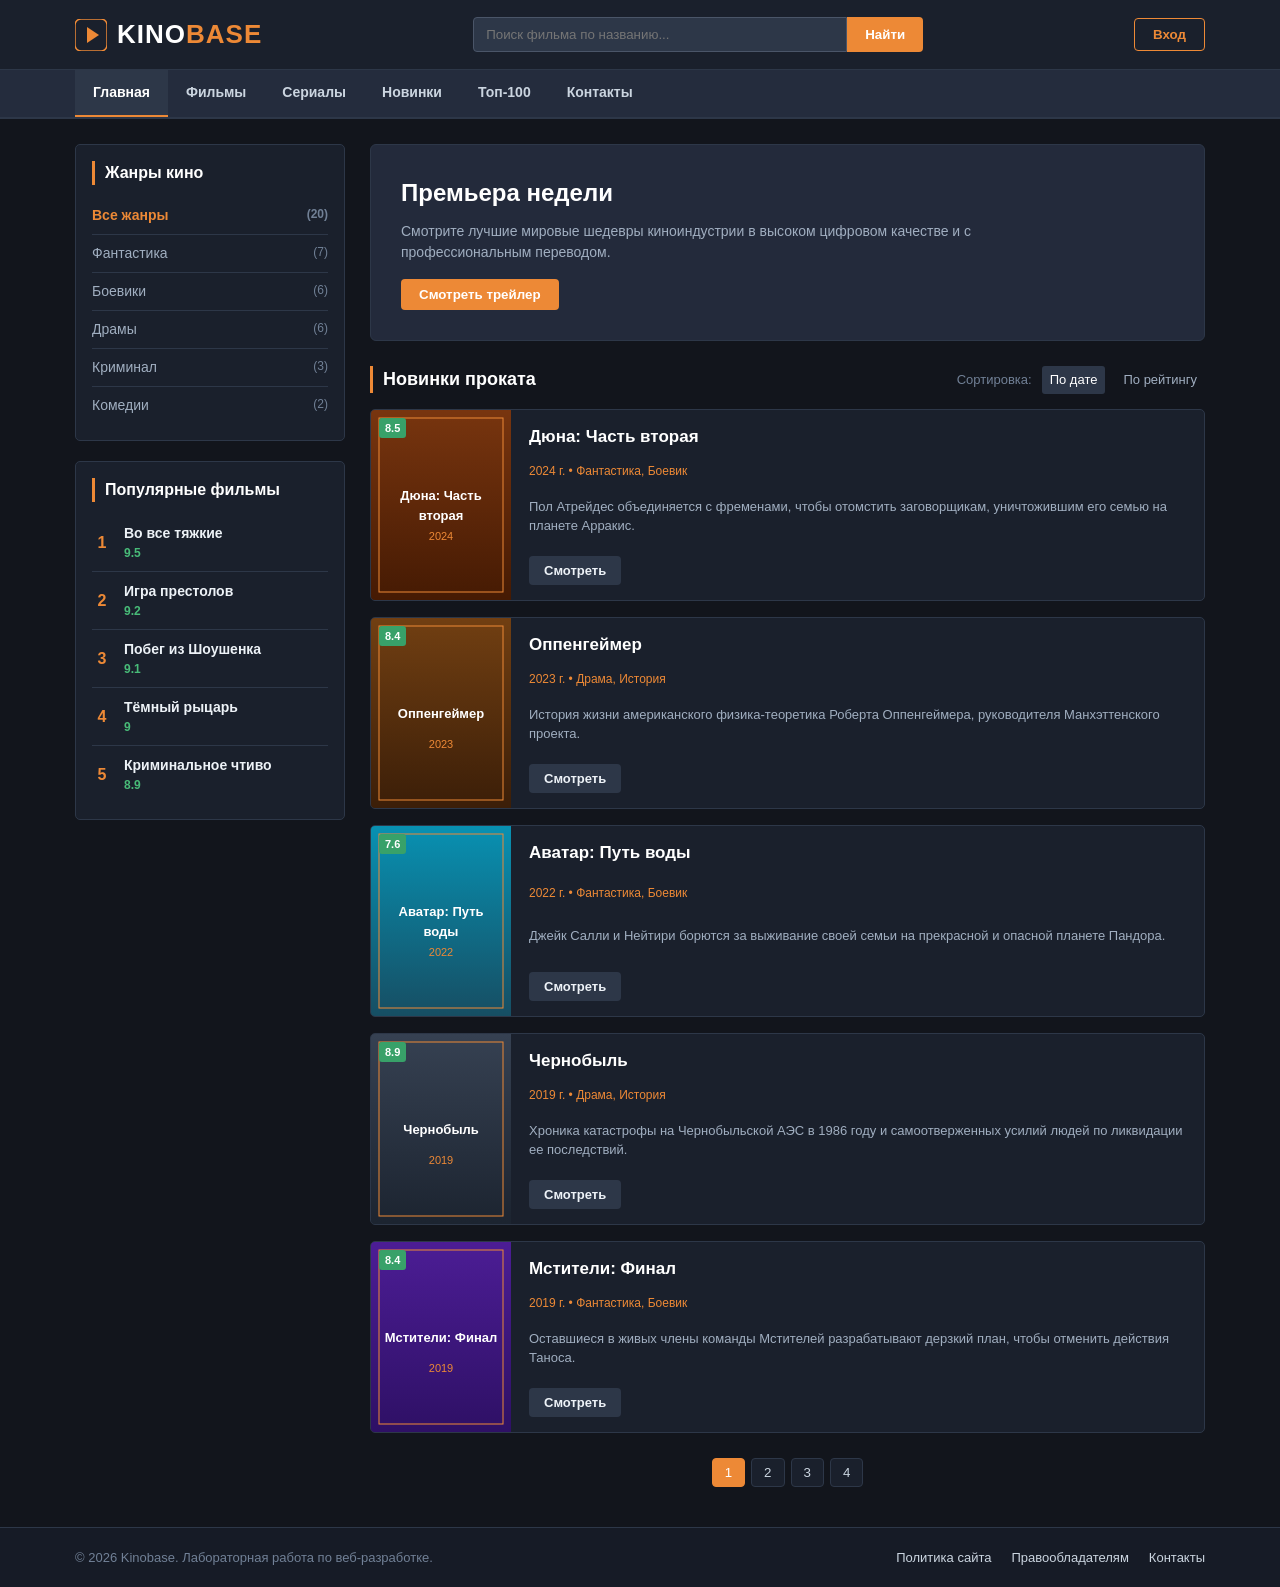
==== commit 90487cce: "Много фильмаф" ====
--- a/index.html
+++ b/index.html
@@ -3,11 +3,12 @@
 <head>
 	<meta charset="UTF-8">
 	<meta name="viewport" content="width=device-width, initial-scale=1.0">
-	<title>Kinobase — Главная страница</title>
+	<title>Kinobase — Кинопортал</title>
 	<link rel="stylesheet" href="styles.css">
 </head>
 <body>
 
+	<!-- Шапка сайта -->
 	<header id="site-header" class="header">
 		<div class="container header-container">
 			<div class="logo">
@@ -17,8 +18,8 @@
 				</a>
 			</div>
 
-			<form id="search-form" class="search-form" action="movies.html" method="get">
-				<input type="text" id="search-input" name="search" class="search-input" placeholder="Поиск фильма..." autocomplete="off">
+			<form id="search-form" class="search-form" action="#" method="get">
+				<input type="text" id="search-input" name="search" class="search-input" placeholder="Поиск фильма по названию..." autocomplete="off">
 				<button type="submit" class="search-button">Найти</button>
 			</form>
 
@@ -27,75 +28,93 @@
 			</div>
 		</div>
 
+		<!-- Главное меню (вкладки) -->
 		<nav id="main-navigation" class="navigation">
 			<div class="container">
-				<ul class="nav-list">
-					<li class="nav-item active"><a href="index.html" class="nav-link">Главная</a></li>
-					<li class="nav-item"><a href="movies.html" class="nav-link">Фильмы и сериалы</a></li>
-					<li class="nav-item"><a href="contacts.html" class="nav-link">Контакты</a></li>
+				<ul class="nav-list" id="nav-tabs">
+					<li class="nav-item active"><a href="#" class="nav-link" data-tab="all">Главная</a></li>
+					<li class="nav-item"><a href="#" class="nav-link" data-tab="movies">Фильмы</a></li>
+					<li class="nav-item"><a href="#" class="nav-link" data-tab="series">Сериалы</a></li>
+					<li class="nav-item"><a href="#" class="nav-link" data-tab="new">Новинки</a></li>
+					<li class="nav-item"><a href="#" class="nav-link" data-tab="top">Топ-100</a></li>
+					<li class="nav-item"><a href="#" class="nav-link" data-tab="contacts">Контакты</a></li>
 				</ul>
 			</div>
 		</nav>
 	</header>
 
+	<!-- Основной контентный блок -->
 	<div class="container layout-wrapper">
 		
+		<!-- Сайдбар -->
 		<aside id="sidebar" class="sidebar">
+			<!-- Фильтр по жанрам -->
 			<section class="widget">
 				<h3 class="widget-title">Жанры кино</h3>
 				<ul class="widget-list genre-list" id="genre-filter">
-					<li class="widget-list-item"><a href="#" class="genre-link active" data-genre="all">Все жанры</a></li>
-					<li class="widget-list-item"><a href="#" class="genre-link" data-genre="Фантастика">Фантастика <span class="count">(3)</span></a></li>
-					<li class="widget-list-item"><a href="#" class="genre-link" data-genre="Боевик">Боевики <span class="count">(3)</span></a></li>
-					<li class="widget-list-item"><a href="#" class="genre-link" data-genre="Драма">Драмы <span class="count">(2)</span></a></li>
+					<li class="widget-list-item"><a href="#" class="genre-link active" data-genre="all">Все жанры <span class="count" id="count-all">(20)</span></a></li>
+					<li class="widget-list-item"><a href="#" class="genre-link" data-genre="Фантастика">Фантастика <span class="count" id="count-sci-fi">(7)</span></a></li>
+					<li class="widget-list-item"><a href="#" class="genre-link" data-genre="Боевик">Боевики <span class="count" id="count-action">(6)</span></a></li>
+					<li class="widget-list-item"><a href="#" class="genre-link" data-genre="Драма">Драмы <span class="count" id="count-drama">(6)</span></a></li>
+					<li class="widget-list-item"><a href="#" class="genre-link" data-genre="Криминал">Криминал <span class="count" id="count-crime">(3)</span></a></li>
+					<li class="widget-list-item"><a href="#" class="genre-link" data-genre="Комедия">Комедии <span class="count" id="count-comedy">(2)</span></a></li>
 				</ul>
 			</section>
 
+			<!-- Топ фильмов -->
 			<section class="widget">
 				<h3 class="widget-title">Популярные фильмы</h3>
-				<ul class="widget-list top-list">
-					<li class="top-list-item">
-						<span class="position-number">1</span>
-						<div class="top-info">
-							<a href="movies.html" class="top-link">Интерстеллар</a>
-							<span class="rating">8.6</span>
-						</div>
-					</li>
-					<li class="top-list-item">
-						<span class="position-number">2</span>
-						<div class="top-info">
-							<a href="movies.html" class="top-link">Начало</a>
-							<span class="rating">8.7</span>
-						</div>
-					</li>
-					<li class="top-list-item">
-						<span class="position-number">3</span>
-						<div class="top-info">
-							<a href="movies.html" class="top-link">Матрица</a>
-							<span class="rating">8.5</span>
-						</div>
-					</li>
-					<li class="top-list-item">
-						<span class="position-number">4</span>
-						<div class="top-info">
-							<a href="movies.html" class="top-link">Гладиатор</a>
-							<span class="rating">8.6</span>
-						</div>
-					</li>
+				<ul class="widget-list top-list" id="top-movies-list">
+					<!-- Наполняется скриптом -->
 				</ul>
 			</section>
 		</aside>
 
+		<!-- Центральная секция -->
 		<main id="main-content" class="content">
-			<section class="promo-banner">
+
+			<!-- Промо-баннер (как в макете) -->
+			<section class="promo-banner" id="promo-banner">
 				<div class="promo-inner">
 					<h2 class="promo-heading">Премьера недели</h2>
-					<p class="promo-description">Смотрите лучшие мировые шедевры киноиндустрии в высоком качестве и с профессиональным переводом.</p>
-					<a href="movies.html" class="button button-primary">Перейти в каталог</a>
+					<p class="promo-description">Смотрите лучшие мировые шедевры киноиндустрии в высоком цифровом качестве и с профессиональным переводом.</p>
+					<button type="button" class="button button-primary" id="promo-action-btn">Смотреть трейлер</button>
 				</div>
 			</section>
 
-			<section class="catalog">
+			<!-- Секция контактов (открывается при переходе на вкладку "Контакты") -->
+			<section id="contacts-view" class="contacts-section hidden">
+				<h2 class="catalog-title">Контакты и обратная связь</h2>
+				<p class="contacts-intro">Возникли вопросы или предложения? Напишите нам, и администрация портала свяжется с вами.</p>
+				<div class="contacts-grid">
+					<form id="feedback-form" class="feedback-form">
+						<div class="form-group">
+							<label for="contact-name">Ваше имя:</label>
+							<input type="text" id="contact-name" class="form-control" placeholder="Иван Иванов" required>
+						</div>
+						<div class="form-group">
+							<label for="contact-email">Email:</label>
+							<input type="email" id="contact-email" class="form-control" placeholder="ivan@example.com" required>
+						</div>
+						<div class="form-group">
+							<label for="contact-msg">Сообщение:</label>
+							<textarea id="contact-msg" class="form-control textarea" rows="4" placeholder="Текст сообщения..." required></textarea>
+						</div>
+						<button type="submit" class="button button-primary">Отправить</button>
+					</form>
+					<div class="contacts-info">
+						<h3 class="widget-title">Информация</h3>
+						<ul class="info-list">
+							<li><strong>Адрес:</strong> г. Брянск, б-р 50 лет Октября, 7</li>
+							<li><strong>Телефон:</strong> +7 (4832) 58-82-58</li>
+							<li><strong>Email:</strong> support@kinobase.ru</li>
+						</ul>
+					</div>
+				</div>
+			</section>
+
+			<!-- Каталог фильмов -->
+			<section class="catalog" id="catalog-view">
 				<div class="catalog-header">
 					<h2 class="catalog-title" id="catalog-title">Новинки проката</h2>
 					<div class="filter-box">
@@ -105,71 +124,23 @@
 					</div>
 				</div>
 
+				<!-- Сетка карточек (20 фильмов) -->
 				<div class="movies-collection" id="movies-container">
-					<article class="movie-card" data-year="2014" data-rating="8.6" data-genres="Фантастика Драма">
-						<div class="poster-box">
-							<img src="images/poster-interstellar.jpg" alt="Постер к фильму Интерстеллар" class="poster-image">
-							<span class="movie-rating-badge">8.6</span>
-						</div>
-						<div class="movie-info">
-							<h3 class="movie-name"><a href="movies.html" class="movie-link">Интерстеллар</a></h3>
-							<p class="movie-meta">2014 г. • Фантастика, Драма</p>
-							<p class="movie-summary">Когда засуха приводит человечество к глобальному кризису, команда исследователей отправляется сквозь червоточину в поисках нового дома.</p>
-							<div class="movie-actions">
-								<a href="movies.html" class="button button-detail">Подробнее</a>
-							</div>
-						</div>
-					</article>
+					<!-- Карточки генерируются скриптом js/main.js -->
+				</div>
 
-					<article class="movie-card" data-year="2010" data-rating="8.7" data-genres="Фантастика Боевик">
-						<div class="poster-box">
-							<img src="images/poster-inception.jpg" alt="Постер к фильму Начало" class="poster-image">
-							<span class="movie-rating-badge">8.7</span>
-						</div>
-						<div class="movie-info">
-							<h3 class="movie-name"><a href="movies.html" class="movie-link">Начало</a></h3>
-							<p class="movie-meta">2010 г. • Фантастика, Боевик</p>
-							<p class="movie-summary">Кобб — профессиональный вор, крадущий секреты из глубин подсознания во время сна. Ему предстоит выполнить противоположное — внедрить идею.</p>
-							<div class="movie-actions">
-								<a href="movies.html" class="button button-detail">Подробнее</a>
-							</div>
-						</div>
-					</article>
-
-					<article class="movie-card" data-year="1999" data-rating="8.5" data-genres="Фантастика Боевик">
-						<div class="poster-box">
-							<img src="images/poster-matrix.jpg" alt="Постер к фильму Матрица" class="poster-image">
-							<span class="movie-rating-badge">8.5</span>
-						</div>
-						<div class="movie-info">
-							<h3 class="movie-name"><a href="movies.html" class="movie-link">Матрица</a></h3>
-							<p class="movie-meta">1999 г. • Фантастика, Боевик</p>
-							<p class="movie-summary">Хакер Нео узнает правду: весь привычный мир — иллюзия, созданная машинами для контроля над людьми, и лишь ему под силу разрушить этот порядок.</p>
-							<div class="movie-actions">
-								<a href="movies.html" class="button button-detail">Подробнее</a>
-							</div>
-						</div>
-					</article>
-
-					<article class="movie-card" data-year="2000" data-rating="8.6" data-genres="Боевик Драма">
-						<div class="poster-box">
-							<img src="images/poster-gladiator.jpg" alt="Постер к фильму Гладиатор" class="poster-image">
-							<span class="movie-rating-badge">8.6</span>
-						</div>
-						<div class="movie-info">
-							<h3 class="movie-name"><a href="movies.html" class="movie-link">Гладиатор</a></h3>
-							<p class="movie-meta">2000 г. • Боевик, Драма</p>
-							<p class="movie-summary">Преданный римский полководец Максимус становится гладиатором. Побеждая на арене Колизея, он шаг за шагом приближается к возмездию.</p>
-							<div class="movie-actions">
-								<a href="movies.html" class="button button-detail">Подробнее</a>
-							</div>
-						</div>
-					</article>
+				<!-- Пагинация -->
+				<div class="pagination-wrapper">
+					<ul class="pagination-list" id="pagination">
+						<!-- Страницы генерируются скриптом -->
+					</ul>
 				</div>
 			</section>
+
 		</main>
 	</div>
 
+	<!-- Модальное окно Вход -->
 	<div id="login-modal" class="modal-overlay hidden">
 		<div class="modal-window">
 			<div class="modal-header">
@@ -190,15 +161,16 @@
 		</div>
 	</div>
 
+	<!-- Подвал -->
 	<footer id="site-footer" class="footer">
 		<div class="container footer-container">
 			<div class="footer-copyright">
 				<p>&copy; 2026 Kinobase. Лабораторная работа по веб-разработке.</p>
 			</div>
 			<ul class="footer-navigation">
-				<li class="footer-nav-item"><a href="index.html" class="footer-link">Главная</a></li>
-				<li class="footer-nav-item"><a href="movies.html" class="footer-link">Каталог</a></li>
-				<li class="footer-nav-item"><a href="contacts.html" class="footer-link">Контакты</a></li>
+				<li class="footer-nav-item"><a href="#" class="footer-link">Политика сайта</a></li>
+				<li class="footer-nav-item"><a href="#" class="footer-link">Правообладателям</a></li>
+				<li class="footer-nav-item"><a href="#" class="footer-link" id="footer-contact-link">Контакты</a></li>
 			</ul>
 		</div>
 	</footer>
--- a/styles.css
+++ b/styles.css
@@ -31,8 +31,12 @@
 	padding: 0 15px;
 }
 
-/* ==========================================================================
-   Требование п. 10: Стилизация ссылок (обычные, посещенные, hover, active)
+.hidden {
+	display: none !important;
+}
+
+/* ==========================================================================
+   Ссылки
    ========================================================================== */
 a:link {
 	color: #63b3ed;
@@ -54,7 +58,6 @@
 	text-decoration: underline;
 }
 
-/* Для элементов навигации стиль обычной и посещенной ссылки совпадают (п. 10) */
 .nav-link:link,
 .nav-link:visited,
 .footer-link:link,
@@ -95,7 +98,7 @@
 .button-primary {
 	background-color: #ed8936;
 	color: #ffffff !important;
-	text-decoration: none !important;
+	border: none;
 }
 
 .button-primary:hover {
@@ -106,7 +109,6 @@
 	background-color: transparent;
 	border-color: #ed8936;
 	color: #ed8936 !important;
-	text-decoration: none !important;
 }
 
 .button-login:hover {
@@ -127,8 +129,14 @@
 	color: #ffffff !important;
 }
 
-/* ==========================================================================
-   Шапка (Header)
+.button-block {
+	width: 100%;
+	padding: 10px;
+	margin-top: 5px;
+}
+
+/* ==========================================================================
+   Шапка
    ========================================================================== */
 .header {
 	background-color: #1a202c;
@@ -222,7 +230,7 @@
 }
 
 /* ==========================================================================
-   Основная блочная разметка (Layout)
+   Разметка
    ========================================================================== */
 .layout-wrapper {
 	display: flex;
@@ -231,12 +239,13 @@
 	margin-bottom: 40px;
 }
 
-/* ==========================================================================
-   Сайдбар
-   ========================================================================== */
 .sidebar {
 	width: 270px;
 	flex-shrink: 0;
+}
+
+.content {
+	flex: 1;
 }
 
 .widget {
@@ -271,8 +280,10 @@
 	text-decoration: none !important;
 }
 
-.genre-link:hover {
+.genre-link:hover,
+.genre-link.active {
 	color: #ed8936 !important;
+	font-weight: bold;
 }
 
 .count {
@@ -322,12 +333,8 @@
 }
 
 /* ==========================================================================
-   Основной контент и карточки
-   ========================================================================== */
-.content {
-	flex: 1;
-}
-
+   Баннер и Каталог
+   ========================================================================== */
 .promo-banner {
 	background: #232a3b;
 	border: 1px solid #2d3748;
@@ -398,24 +405,25 @@
 	border: 1px solid #2d3748;
 	border-radius: 5px;
 	overflow: hidden;
+	transition: border-color 0.2s ease;
 }
 
 .movie-card:hover {
-	border-color: #4a5568;
+	border-color: #ed8936;
 }
 
 .poster-box {
 	position: relative;
 	width: 140px;
-	min-height: 190px;
+	height: 190px;
 	flex-shrink: 0;
 	background-color: #2d3748;
 }
 
-.poster-image {
-	width: 100%;
-	height: 100%;
-	object-fit: cover;
+.poster-canvas {
+	width: 140px;
+	height: 190px;
+	display: block;
 }
 
 .movie-rating-badge {
@@ -462,6 +470,50 @@
 	color: #a0aec0;
 	font-size: 13px;
 	margin-bottom: 12px;
+}
+
+/* ==========================================================================
+   Секция контактов
+   ========================================================================== */
+.contacts-section {
+	background-color: #1a202c;
+	border: 1px solid #2d3748;
+	border-radius: 6px;
+	padding: 24px;
+	margin-bottom: 25px;
+}
+
+.contacts-intro {
+	color: #a0aec0;
+	margin-top: 10px;
+	margin-bottom: 20px;
+}
+
+.contacts-grid {
+	display: flex;
+	gap: 30px;
+}
+
+.feedback-form {
+	flex: 1;
+}
+
+.contacts-info {
+	flex: 1;
+}
+
+.info-list li {
+	margin-bottom: 12px;
+	color: #cbd5e0;
+}
+
+.info-list strong {
+	color: #ed8936;
+}
+
+.textarea {
+	resize: vertical;
+	font-family: inherit;
 }
 
 /* ==========================================================================
@@ -486,6 +538,7 @@
 	border-radius: 4px;
 	color: #cbd5e0 !important;
 	text-decoration: none !important;
+	cursor: pointer;
 }
 
 .page-link.active,
@@ -496,31 +549,7 @@
 }
 
 /* ==========================================================================
-   Подвал (Footer)
-   ========================================================================== */
-.footer {
-	background-color: #161b26;
-	border-top: 1px solid #2d3748;
-	padding: 20px 0;
-	font-size: 13px;
-}
-
-.footer-container {
-	display: flex;
-	justify-content: space-between;
-	align-items: center;
-}
-
-.footer-copyright {
-	color: #718096;
-}
-
-.footer-navigation {
-	display: flex;
-	gap: 20px;
-}
-/* ==========================================================================
-   Стили для модального окна и интерактива
+   Модалка
    ========================================================================== */
 .modal-overlay {
 	position: fixed;
@@ -533,11 +562,6 @@
 	justify-content: center;
 	align-items: center;
 	z-index: 1000;
-	backdrop-filter: blur(4px);
-}
-
-.modal-overlay.hidden {
-	display: none;
 }
 
 .modal-window {
@@ -547,7 +571,6 @@
 	width: 100%;
 	max-width: 380px;
 	padding: 24px;
-	box-shadow: 0 10px 25px rgba(0, 0, 0, 0.5);
 }
 
 .modal-header {
@@ -568,11 +591,6 @@
 	font-size: 24px;
 	color: #a0aec0;
 	cursor: pointer;
-	line-height: 1;
-}
-
-.modal-close:hover {
-	color: #ffffff;
 }
 
 .form-group {
@@ -600,14 +618,27 @@
 	border-color: #ed8936;
 }
 
-.button-block {
-	width: 100%;
-	padding: 10px;
-	margin-top: 5px;
-}
-
-/* Сайдбар - выделение активного жанра */
-.genre-link.active {
-	color: #ed8936 !important;
-	font-weight: bold;
+/* ==========================================================================
+   Подвал
+   ========================================================================== */
+.footer {
+	background-color: #161b26;
+	border-top: 1px solid #2d3748;
+	padding: 20px 0;
+	font-size: 13px;
+}
+
+.footer-container {
+	display: flex;
+	justify-content: space-between;
+	align-items: center;
+}
+
+.footer-copyright {
+	color: #718096;
+}
+
+.footer-navigation {
+	display: flex;
+	gap: 20px;
 }
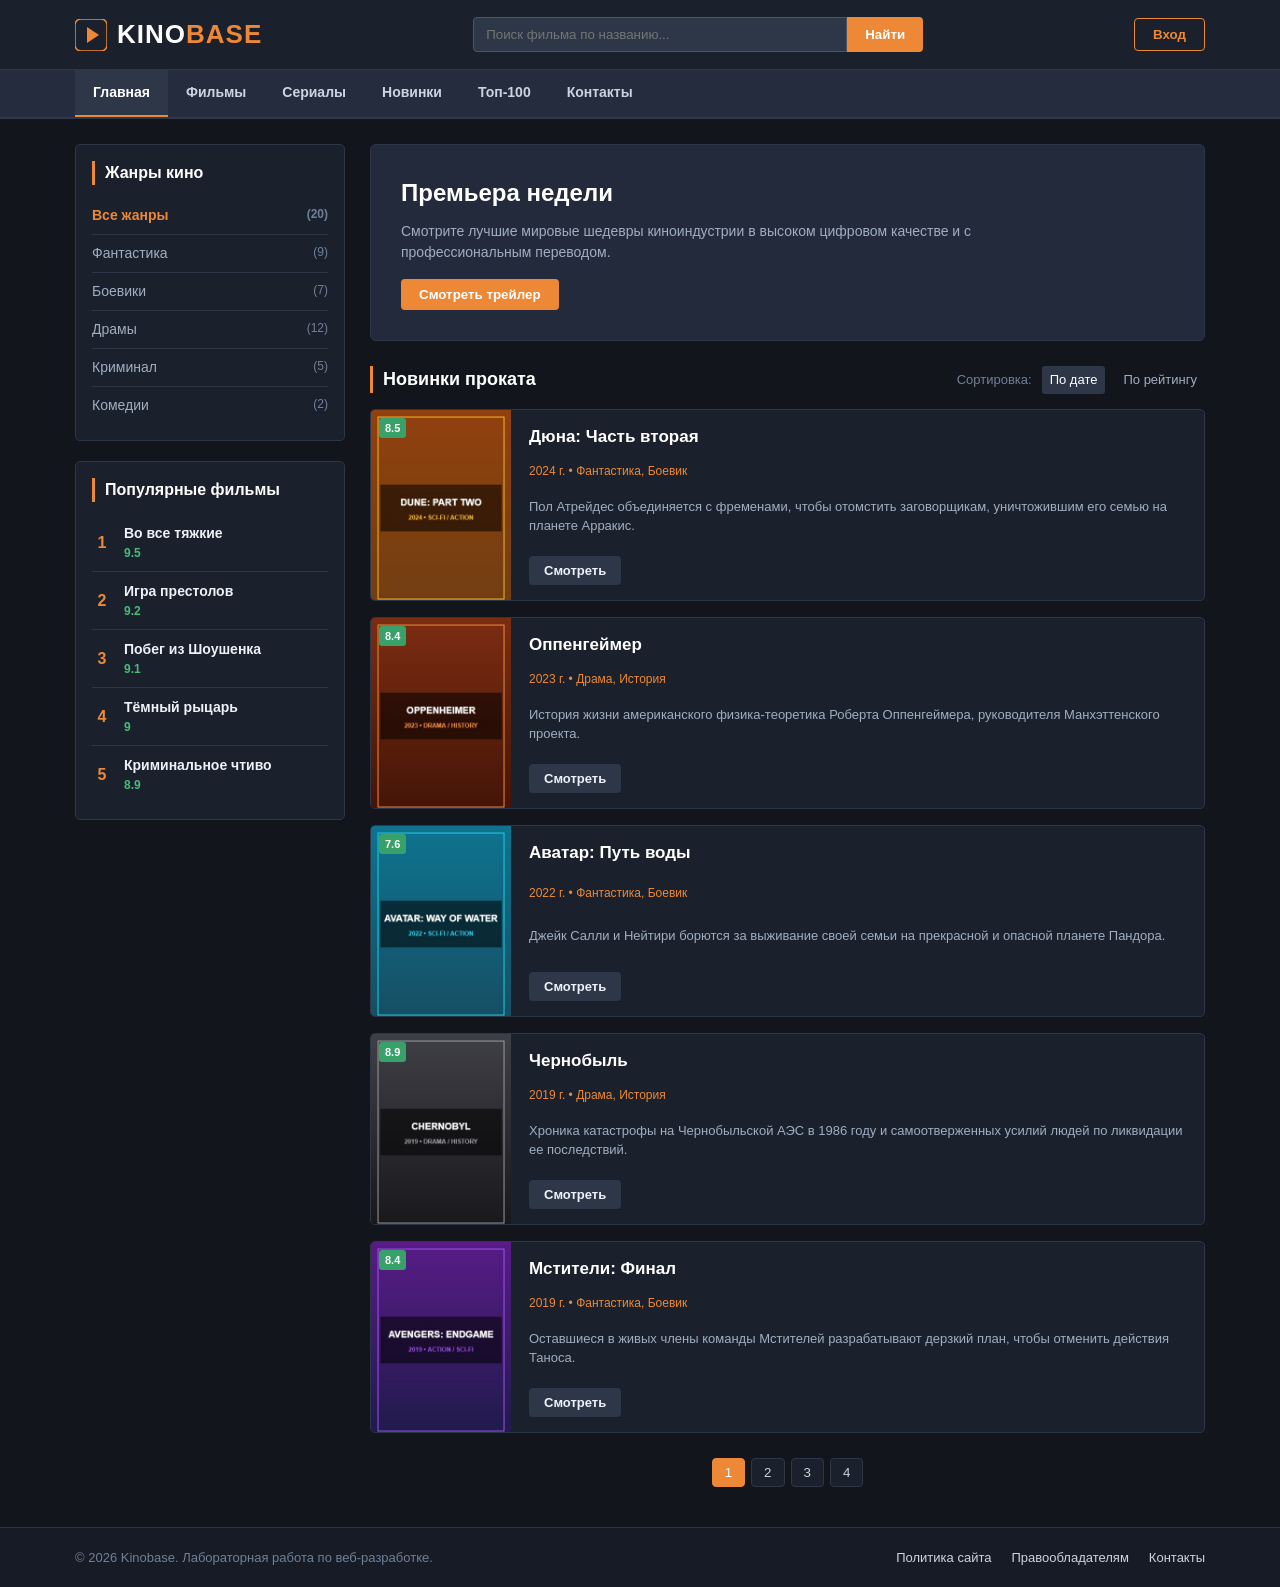
==== commit b70769cc: "Количество фикс" ====
--- a/index.html
+++ b/index.html
@@ -48,16 +48,16 @@
 		
 		<!-- Сайдбар -->
 		<aside id="sidebar" class="sidebar">
-			<!-- Фильтр по жанрам -->
+			<!-- Фильтр по жанрам с динамическим подсчётом -->
 			<section class="widget">
 				<h3 class="widget-title">Жанры кино</h3>
 				<ul class="widget-list genre-list" id="genre-filter">
-					<li class="widget-list-item"><a href="#" class="genre-link active" data-genre="all">Все жанры <span class="count" id="count-all">(20)</span></a></li>
-					<li class="widget-list-item"><a href="#" class="genre-link" data-genre="Фантастика">Фантастика <span class="count" id="count-sci-fi">(7)</span></a></li>
-					<li class="widget-list-item"><a href="#" class="genre-link" data-genre="Боевик">Боевики <span class="count" id="count-action">(6)</span></a></li>
-					<li class="widget-list-item"><a href="#" class="genre-link" data-genre="Драма">Драмы <span class="count" id="count-drama">(6)</span></a></li>
-					<li class="widget-list-item"><a href="#" class="genre-link" data-genre="Криминал">Криминал <span class="count" id="count-crime">(3)</span></a></li>
-					<li class="widget-list-item"><a href="#" class="genre-link" data-genre="Комедия">Комедии <span class="count" id="count-comedy">(2)</span></a></li>
+					<li class="widget-list-item"><a href="#" class="genre-link active" data-genre="all">Все жанры <span class="count" id="count-all"></span></a></li>
+					<li class="widget-list-item"><a href="#" class="genre-link" data-genre="Фантастика">Фантастика <span class="count" id="count-sci-fi"></span></a></li>
+					<li class="widget-list-item"><a href="#" class="genre-link" data-genre="Боевик">Боевики <span class="count" id="count-action"></span></a></li>
+					<li class="widget-list-item"><a href="#" class="genre-link" data-genre="Драма">Драмы <span class="count" id="count-drama"></span></a></li>
+					<li class="widget-list-item"><a href="#" class="genre-link" data-genre="Криминал">Криминал <span class="count" id="count-crime"></span></a></li>
+					<li class="widget-list-item"><a href="#" class="genre-link" data-genre="Комедия">Комедии <span class="count" id="count-comedy"></span></a></li>
 				</ul>
 			</section>
 
@@ -73,7 +73,7 @@
 		<!-- Центральная секция -->
 		<main id="main-content" class="content">
 
-			<!-- Промо-баннер (как в макете) -->
+			<!-- Промо-баннер -->
 			<section class="promo-banner" id="promo-banner">
 				<div class="promo-inner">
 					<h2 class="promo-heading">Премьера недели</h2>
@@ -82,7 +82,7 @@
 				</div>
 			</section>
 
-			<!-- Секция контактов (открывается при переходе на вкладку "Контакты") -->
+			<!-- Секция контактов -->
 			<section id="contacts-view" class="contacts-section hidden">
 				<h2 class="catalog-title">Контакты и обратная связь</h2>
 				<p class="contacts-intro">Возникли вопросы или предложения? Напишите нам, и администрация портала свяжется с вами.</p>
@@ -124,15 +124,15 @@
 					</div>
 				</div>
 
-				<!-- Сетка карточек (20 фильмов) -->
+				<!-- Сетка карточек -->
 				<div class="movies-collection" id="movies-container">
-					<!-- Карточки генерируются скриптом js/main.js -->
+					<!-- Наполняется скриптом -->
 				</div>
 
 				<!-- Пагинация -->
 				<div class="pagination-wrapper">
 					<ul class="pagination-list" id="pagination">
-						<!-- Страницы генерируются скриптом -->
+						<!-- Кнопки страниц генерируются скриптом -->
 					</ul>
 				</div>
 			</section>
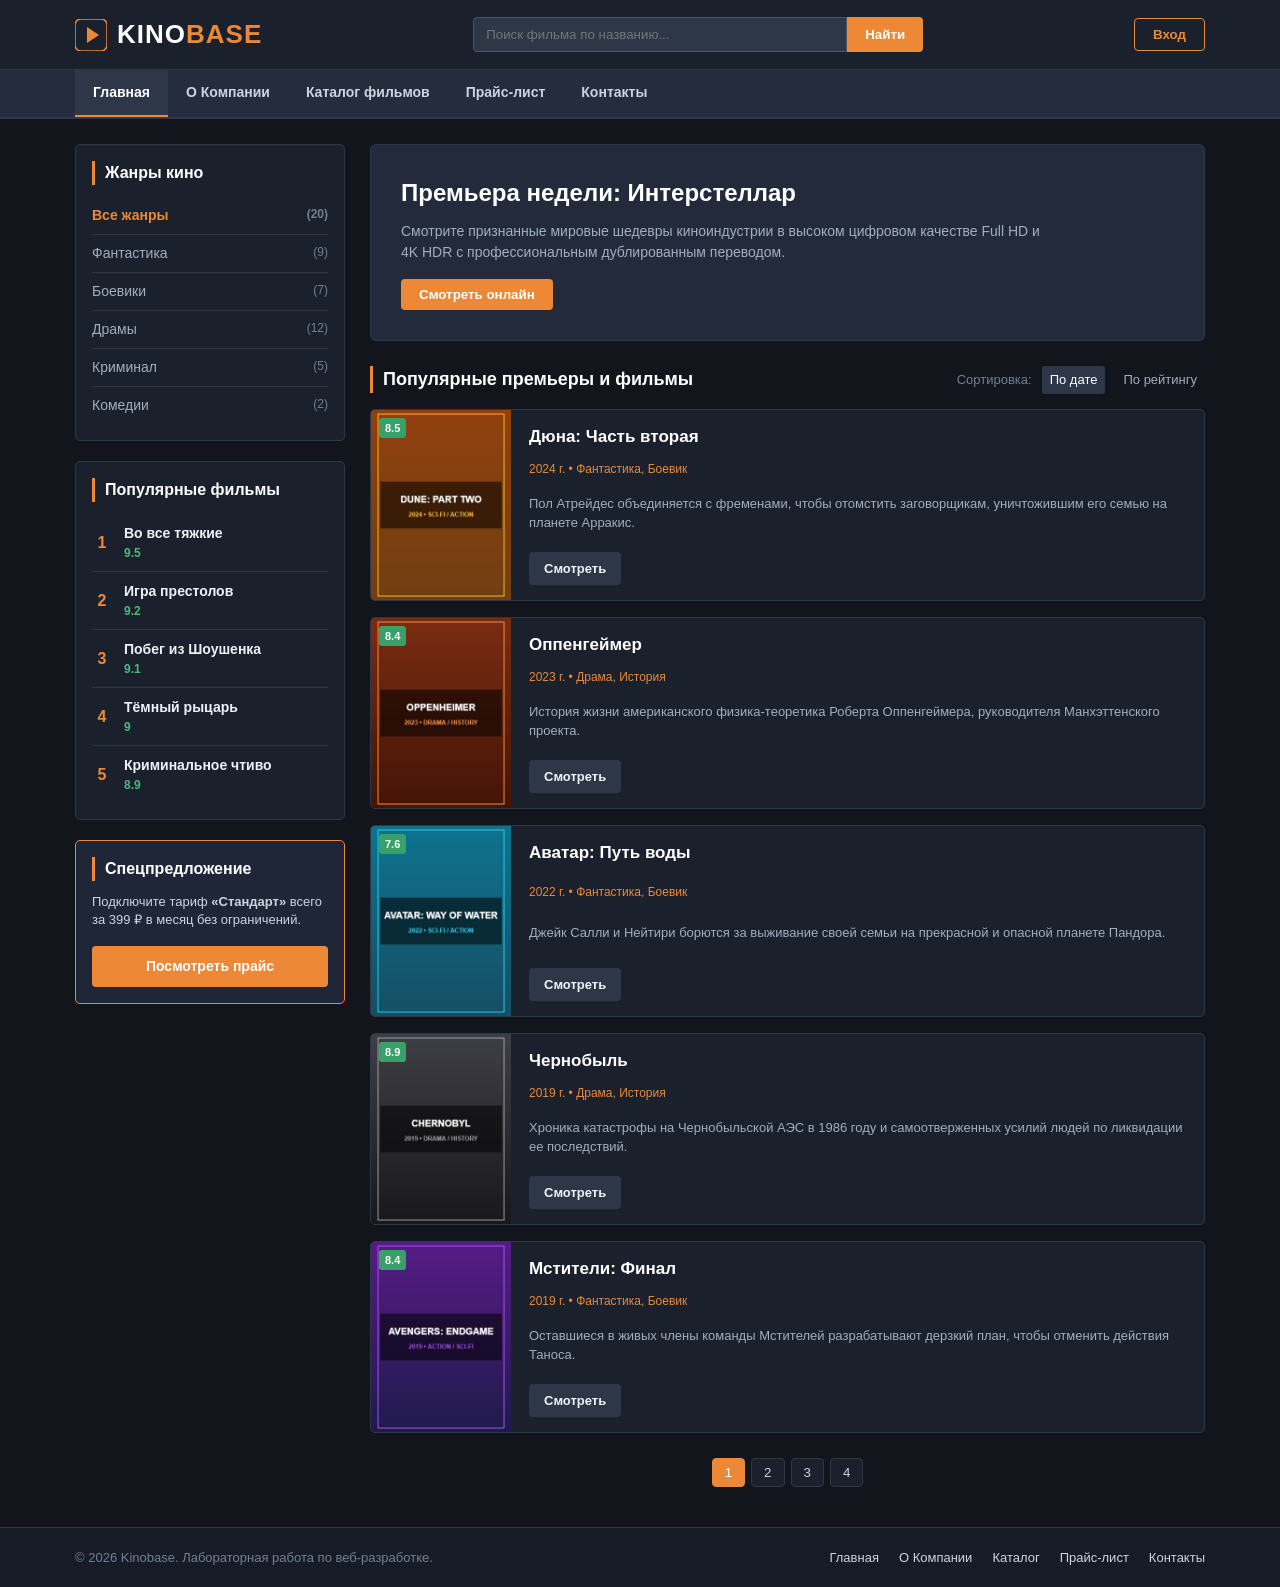
==== commit 72f6c489: "Много фиксав" ====
--- a/index.html
+++ b/index.html
@@ -18,7 +18,7 @@
 				</a>
 			</div>
 
-			<form id="search-form" class="search-form" action="#" method="get">
+			<form id="search-form" class="search-form" action="movies.html" method="get">
 				<input type="text" id="search-input" name="search" class="search-input" placeholder="Поиск фильма по названию..." autocomplete="off">
 				<button type="submit" class="search-button">Найти</button>
 			</form>
@@ -28,16 +28,15 @@
 			</div>
 		</div>
 
-		<!-- Главное меню (вкладки) -->
+		<!-- Главное меню -->
 		<nav id="main-navigation" class="navigation">
 			<div class="container">
 				<ul class="nav-list" id="nav-tabs">
-					<li class="nav-item active"><a href="#" class="nav-link" data-tab="all">Главная</a></li>
-					<li class="nav-item"><a href="#" class="nav-link" data-tab="movies">Фильмы</a></li>
-					<li class="nav-item"><a href="#" class="nav-link" data-tab="series">Сериалы</a></li>
-					<li class="nav-item"><a href="#" class="nav-link" data-tab="new">Новинки</a></li>
-					<li class="nav-item"><a href="#" class="nav-link" data-tab="top">Топ-100</a></li>
-					<li class="nav-item"><a href="#" class="nav-link" data-tab="contacts">Контакты</a></li>
+					<li class="nav-item active"><a href="index.html" class="nav-link" data-tab="all">Главная</a></li>
+					<li class="nav-item"><a href="about.html" class="nav-link">О Компании</a></li>
+					<li class="nav-item"><a href="movies.html" class="nav-link" data-tab="movies">Каталог фильмов</a></li>
+					<li class="nav-item"><a href="price.html" class="nav-link">Прайс-лист</a></li>
+					<li class="nav-item"><a href="contacts.html" class="nav-link">Контакты</a></li>
 				</ul>
 			</div>
 		</nav>
@@ -48,7 +47,6 @@
 		
 		<!-- Сайдбар -->
 		<aside id="sidebar" class="sidebar">
-			<!-- Фильтр по жанрам с динамическим подсчётом -->
 			<section class="widget">
 				<h3 class="widget-title">Жанры кино</h3>
 				<ul class="widget-list genre-list" id="genre-filter">
@@ -61,12 +59,17 @@
 				</ul>
 			</section>
 
-			<!-- Топ фильмов -->
 			<section class="widget">
 				<h3 class="widget-title">Популярные фильмы</h3>
 				<ul class="widget-list top-list" id="top-movies-list">
 					<!-- Наполняется скриптом -->
 				</ul>
+			</section>
+
+			<section class="widget widget-promo-offer">
+				<h3 class="widget-title">Спецпредложение</h3>
+				<p class="widget-promo-text">Подключите тариф <strong>«Стандарт»</strong> всего за 399 ₽ в месяц без ограничений.</p>
+				<a href="price.html" class="button button-primary button-block">Посмотреть прайс</a>
 			</section>
 		</aside>
 
@@ -76,47 +79,16 @@
 			<!-- Промо-баннер -->
 			<section class="promo-banner" id="promo-banner">
 				<div class="promo-inner">
-					<h2 class="promo-heading">Премьера недели</h2>
-					<p class="promo-description">Смотрите лучшие мировые шедевры киноиндустрии в высоком цифровом качестве и с профессиональным переводом.</p>
-					<button type="button" class="button button-primary" id="promo-action-btn">Смотреть трейлер</button>
-				</div>
-			</section>
-
-			<!-- Секция контактов -->
-			<section id="contacts-view" class="contacts-section hidden">
-				<h2 class="catalog-title">Контакты и обратная связь</h2>
-				<p class="contacts-intro">Возникли вопросы или предложения? Напишите нам, и администрация портала свяжется с вами.</p>
-				<div class="contacts-grid">
-					<form id="feedback-form" class="feedback-form">
-						<div class="form-group">
-							<label for="contact-name">Ваше имя:</label>
-							<input type="text" id="contact-name" class="form-control" placeholder="Иван Иванов" required>
-						</div>
-						<div class="form-group">
-							<label for="contact-email">Email:</label>
-							<input type="email" id="contact-email" class="form-control" placeholder="ivan@example.com" required>
-						</div>
-						<div class="form-group">
-							<label for="contact-msg">Сообщение:</label>
-							<textarea id="contact-msg" class="form-control textarea" rows="4" placeholder="Текст сообщения..." required></textarea>
-						</div>
-						<button type="submit" class="button button-primary">Отправить</button>
-					</form>
-					<div class="contacts-info">
-						<h3 class="widget-title">Информация</h3>
-						<ul class="info-list">
-							<li><strong>Адрес:</strong> г. Брянск, б-р 50 лет Октября, 7</li>
-							<li><strong>Телефон:</strong> +7 (4832) 58-82-58</li>
-							<li><strong>Email:</strong> support@kinobase.ru</li>
-						</ul>
-					</div>
+					<h2 class="promo-heading">Премьера недели: Интерстеллар</h2>
+					<p class="promo-description">Смотрите признанные мировые шедевры киноиндустрии в высоком цифровом качестве Full HD и 4K HDR с профессиональным дублированным переводом.</p>
+					<button type="button" class="button button-primary" id="promo-action-btn">Смотреть онлайн</button>
 				</div>
 			</section>
 
 			<!-- Каталог фильмов -->
 			<section class="catalog" id="catalog-view">
 				<div class="catalog-header">
-					<h2 class="catalog-title" id="catalog-title">Новинки проката</h2>
+					<h2 class="catalog-title" id="catalog-title">Популярные премьеры и фильмы</h2>
 					<div class="filter-box">
 						<span class="filter-label">Сортировка:</span>
 						<a href="#" class="filter-link active" id="sort-date">По дате</a>
@@ -168,9 +140,11 @@
 				<p>&copy; 2026 Kinobase. Лабораторная работа по веб-разработке.</p>
 			</div>
 			<ul class="footer-navigation">
-				<li class="footer-nav-item"><a href="#" class="footer-link">Политика сайта</a></li>
-				<li class="footer-nav-item"><a href="#" class="footer-link">Правообладателям</a></li>
-				<li class="footer-nav-item"><a href="#" class="footer-link" id="footer-contact-link">Контакты</a></li>
+				<li class="footer-nav-item"><a href="index.html" class="footer-link">Главная</a></li>
+				<li class="footer-nav-item"><a href="about.html" class="footer-link">О Компании</a></li>
+				<li class="footer-nav-item"><a href="movies.html" class="footer-link">Каталог</a></li>
+				<li class="footer-nav-item"><a href="price.html" class="footer-link">Прайс-лист</a></li>
+				<li class="footer-nav-item"><a href="contacts.html" class="footer-link">Контакты</a></li>
 			</ul>
 		</div>
 	</footer>
--- a/styles.css
+++ b/styles.css
@@ -29,6 +29,10 @@
 	width: 1160px;
 	margin: 0 auto;
 	padding: 0 15px;
+}
+
+.full-width {
+	width: 100%;
 }
 
 .hidden {
@@ -129,6 +133,10 @@
 	color: #ffffff !important;
 }
 
+.button-inline {
+	margin-left: 10px;
+}
+
 .button-block {
 	width: 100%;
 	padding: 10px;
@@ -256,6 +264,18 @@
 	margin-bottom: 20px;
 }
 
+.widget-promo-offer {
+	border-color: #ed8936;
+	background: #1e2638;
+}
+
+.widget-promo-text {
+	color: #cbd5e0;
+	margin-bottom: 12px;
+	font-size: 13px;
+	line-height: 1.4;
+}
+
 .widget-title {
 	font-size: 16px;
 	color: #ffffff;
@@ -420,9 +440,10 @@
 	background-color: #2d3748;
 }
 
-.poster-canvas {
+.poster-image {
 	width: 140px;
 	height: 190px;
+	object-fit: cover;
 	display: block;
 }
 
@@ -473,7 +494,238 @@
 }
 
 /* ==========================================================================
-   Секция контактов
+   Секция "О Компании" (about.html)
+   ========================================================================== */
+.about-section {
+	background-color: #1a202c;
+	border: 1px solid #2d3748;
+	border-radius: 6px;
+	padding: 28px;
+	margin-bottom: 25px;
+}
+
+.about-lead {
+	font-size: 16px;
+	color: #cbd5e0;
+	margin-top: 14px;
+	margin-bottom: 24px;
+	line-height: 1.6;
+}
+
+.about-grid {
+	display: flex;
+	gap: 20px;
+	margin-bottom: 30px;
+}
+
+.about-card {
+	flex: 1;
+	background-color: #242c3d;
+	border: 1px solid #2d3748;
+	border-radius: 6px;
+	padding: 20px;
+}
+
+.about-subtitle {
+	color: #ed8936;
+	font-size: 16px;
+	margin-bottom: 10px;
+}
+
+.section-heading {
+	font-size: 18px;
+	color: #ffffff;
+	margin-top: 25px;
+	margin-bottom: 16px;
+	border-left: 3px solid #ed8936;
+	padding-left: 10px;
+}
+
+.stats-grid {
+	display: flex;
+	gap: 20px;
+	margin-bottom: 30px;
+}
+
+.stat-box {
+	flex: 1;
+	background: #161b26;
+	border: 1px solid #2d3748;
+	border-radius: 6px;
+	padding: 20px 15px;
+	text-align: center;
+}
+
+.stat-number {
+	font-size: 28px;
+	font-weight: bold;
+	color: #ed8936;
+	margin-bottom: 6px;
+}
+
+.stat-label {
+	font-size: 13px;
+	color: #a0aec0;
+}
+
+.about-contacts-block {
+	background-color: #242c3d;
+	border-radius: 6px;
+	padding: 20px;
+}
+
+.about-info-list li {
+	margin-bottom: 10px;
+	color: #cbd5e0;
+}
+
+.about-info-list strong {
+	color: #ed8936;
+}
+
+/* ==========================================================================
+   Секция "Прайс-лист" (price.html) - ТАБЛИЧНАЯ ВЕРСТКА
+   ========================================================================== */
+.price-section {
+	background-color: #1a202c;
+	border: 1px solid #2d3748;
+	border-radius: 6px;
+	padding: 28px;
+	margin-bottom: 25px;
+}
+
+.price-intro {
+	color: #a0aec0;
+	margin-top: 10px;
+	margin-bottom: 25px;
+}
+
+.table-container {
+	overflow-x: auto;
+	margin-bottom: 35px;
+}
+
+.table-secondary {
+	margin-bottom: 10px;
+}
+
+.table-caption {
+	caption-side: top;
+	text-align: left;
+	font-weight: bold;
+	color: #edf2f7;
+	font-size: 15px;
+	margin-bottom: 10px;
+}
+
+.price-table {
+	width: 100%;
+	border-collapse: collapse;
+	border: 1px solid #2d3748;
+	text-align: center;
+	background-color: #161b26;
+}
+
+.price-table th,
+.price-table td {
+	padding: 12px 16px;
+	border: 1px solid #2d3748;
+}
+
+/* Выделение цветом различных типов ячеек таблицы по методичке */
+.row-header th {
+	background-color: #242c3d;
+	color: #ffffff;
+	font-size: 14px;
+	text-transform: uppercase;
+	letter-spacing: 0.5px;
+}
+
+.cell-popular-header {
+	background-color: #c05621 !important;
+	color: #ffffff !important;
+}
+
+.cell-feature,
+.cell-title {
+	text-align: left;
+	font-weight: bold;
+	color: #edf2f7;
+	background-color: #1f2736;
+}
+
+.row-even td.cell-val {
+	background-color: #1a202c;
+}
+
+.row-odd td.cell-val {
+	background-color: #161b26;
+}
+
+/* Выделение цветом тарифных колонок */
+.cell-popular {
+	background-color: #2c2521 !important;
+	color: #feebc8;
+}
+
+.cell-premium {
+	background-color: #1f2a38 !important;
+	color: #bee3f8;
+}
+
+.cell-highlight {
+	background-color: #2b3945;
+	color: #63b3ed;
+	font-weight: bold;
+}
+
+.cell-yes {
+	color: #48bb78 !important;
+	font-weight: bold;
+}
+
+.cell-no {
+	color: #a0aec0 !important;
+}
+
+/* Ячейки цен */
+.row-pricing td {
+	background-color: #242c3d;
+	font-size: 16px;
+	font-weight: bold;
+}
+
+.cell-price-title {
+	background-color: #1a202c !important;
+}
+
+.cell-price {
+	color: #ffffff;
+}
+
+.cell-popular-price {
+	background-color: #7b341e !important;
+	color: #ffffff !important;
+	font-size: 18px;
+}
+
+.cell-premium-price {
+	background-color: #2b4365 !important;
+	color: #ffffff !important;
+	font-size: 18px;
+}
+
+.row-actions td {
+	background-color: #161b26;
+	padding: 15px;
+}
+
+.cell-action-title {
+	background-color: #1f2736 !important;
+}
+
+/* ==========================================================================
+   Секция контактов (contacts.html)
    ========================================================================== */
 .contacts-section {
 	background-color: #1a202c;
@@ -494,21 +746,36 @@
 	gap: 30px;
 }
 
-.feedback-form {
+.contacts-form-box {
 	flex: 1;
 }
 
-.contacts-info {
+.contacts-info-box {
 	flex: 1;
 }
 
-.info-list li {
+.info-details-list li {
 	margin-bottom: 12px;
 	color: #cbd5e0;
 }
 
-.info-list strong {
+.info-details-list strong {
 	color: #ed8936;
+}
+
+.map-title {
+	margin-top: 20px;
+}
+
+.map-container {
+	border: 1px solid #2d3748;
+	border-radius: 6px;
+	overflow: hidden;
+}
+
+.map-frame {
+	border: 0;
+	display: block;
 }
 
 .textarea {
@@ -641,4 +908,142 @@
 .footer-navigation {
 	display: flex;
 	gap: 20px;
+}
+
+/* ==========================================================================
+   Стили страницы просмотра отдельного фильма (movie.html)
+   ========================================================================== */
+.movie-view-card {
+	background-color: #1a202c;
+	border: 1px solid #2d3748;
+	border-radius: 6px;
+	padding: 24px;
+	margin-bottom: 25px;
+}
+
+.not-found-text {
+	margin: 15px 0;
+	color: #a0aec0;
+}
+
+.movie-view-header {
+	display: flex;
+	gap: 25px;
+	margin-bottom: 25px;
+}
+
+.movie-view-poster {
+	width: 220px;
+	height: 310px;
+	flex-shrink: 0;
+	border-radius: 5px;
+	overflow: hidden;
+	box-shadow: 0 4px 15px rgba(0, 0, 0, 0.4);
+	border: 1px solid #2d3748;
+}
+
+.movie-view-poster img {
+	width: 100%;
+	height: 100%;
+	object-fit: cover;
+}
+
+.movie-view-info {
+	flex: 1;
+	display: flex;
+	flex-direction: column;
+}
+
+.movie-view-title {
+	font-size: 26px;
+	color: #ffffff;
+	margin-bottom: 10px;
+}
+
+.movie-view-meta {
+	font-size: 14px;
+	color: #ed8936;
+	margin-bottom: 15px;
+}
+
+.movie-view-meta span {
+	color: #a0aec0;
+	margin-right: 10px;
+}
+
+.movie-view-rating {
+	display: inline-block;
+	background-color: #38a169;
+	color: #ffffff;
+	font-weight: bold;
+	padding: 4px 10px;
+	border-radius: 4px;
+	font-size: 14px;
+	margin-bottom: 15px;
+	width: fit-content;
+}
+
+.movie-view-desc {
+	color: #cbd5e0;
+	line-height: 1.7;
+	font-size: 14px;
+	margin-bottom: 20px;
+}
+
+/* Видеоплеер / Трейлер */
+.player-section {
+	background-color: #161b26;
+	border: 1px solid #2d3748;
+	border-radius: 6px;
+	padding: 20px;
+	margin-top: 20px;
+}
+
+.player-box {
+	position: relative;
+	width: 100%;
+	height: 380px;
+	background-color: #0b0e14;
+	border-radius: 6px;
+	display: flex;
+	flex-direction: column;
+	justify-content: center;
+	align-items: center;
+	border: 1px solid #242c3d;
+	margin-top: 12px;
+}
+
+.player-icon {
+	width: 64px;
+	height: 64px;
+	background: #ed8936;
+	border-radius: 50%;
+	display: flex;
+	justify-content: center;
+	align-items: center;
+	cursor: pointer;
+	box-shadow: 0 0 20px rgba(237, 137, 54, 0.4);
+	transition: transform 0.2s ease, background-color 0.2s ease;
+}
+
+.player-icon:hover {
+	transform: scale(1.08);
+	background-color: #dd6b20;
+}
+
+.player-icon::after {
+	content: "";
+	display: block;
+	width: 0;
+	height: 0;
+	border-top: 10px solid transparent;
+	border-bottom: 10px solid transparent;
+	border-left: 16px solid #ffffff;
+	margin-left: 4px;
+}
+
+.player-caption {
+	color: #a0aec0;
+	font-size: 13px;
+	margin-top: 14px;
 }
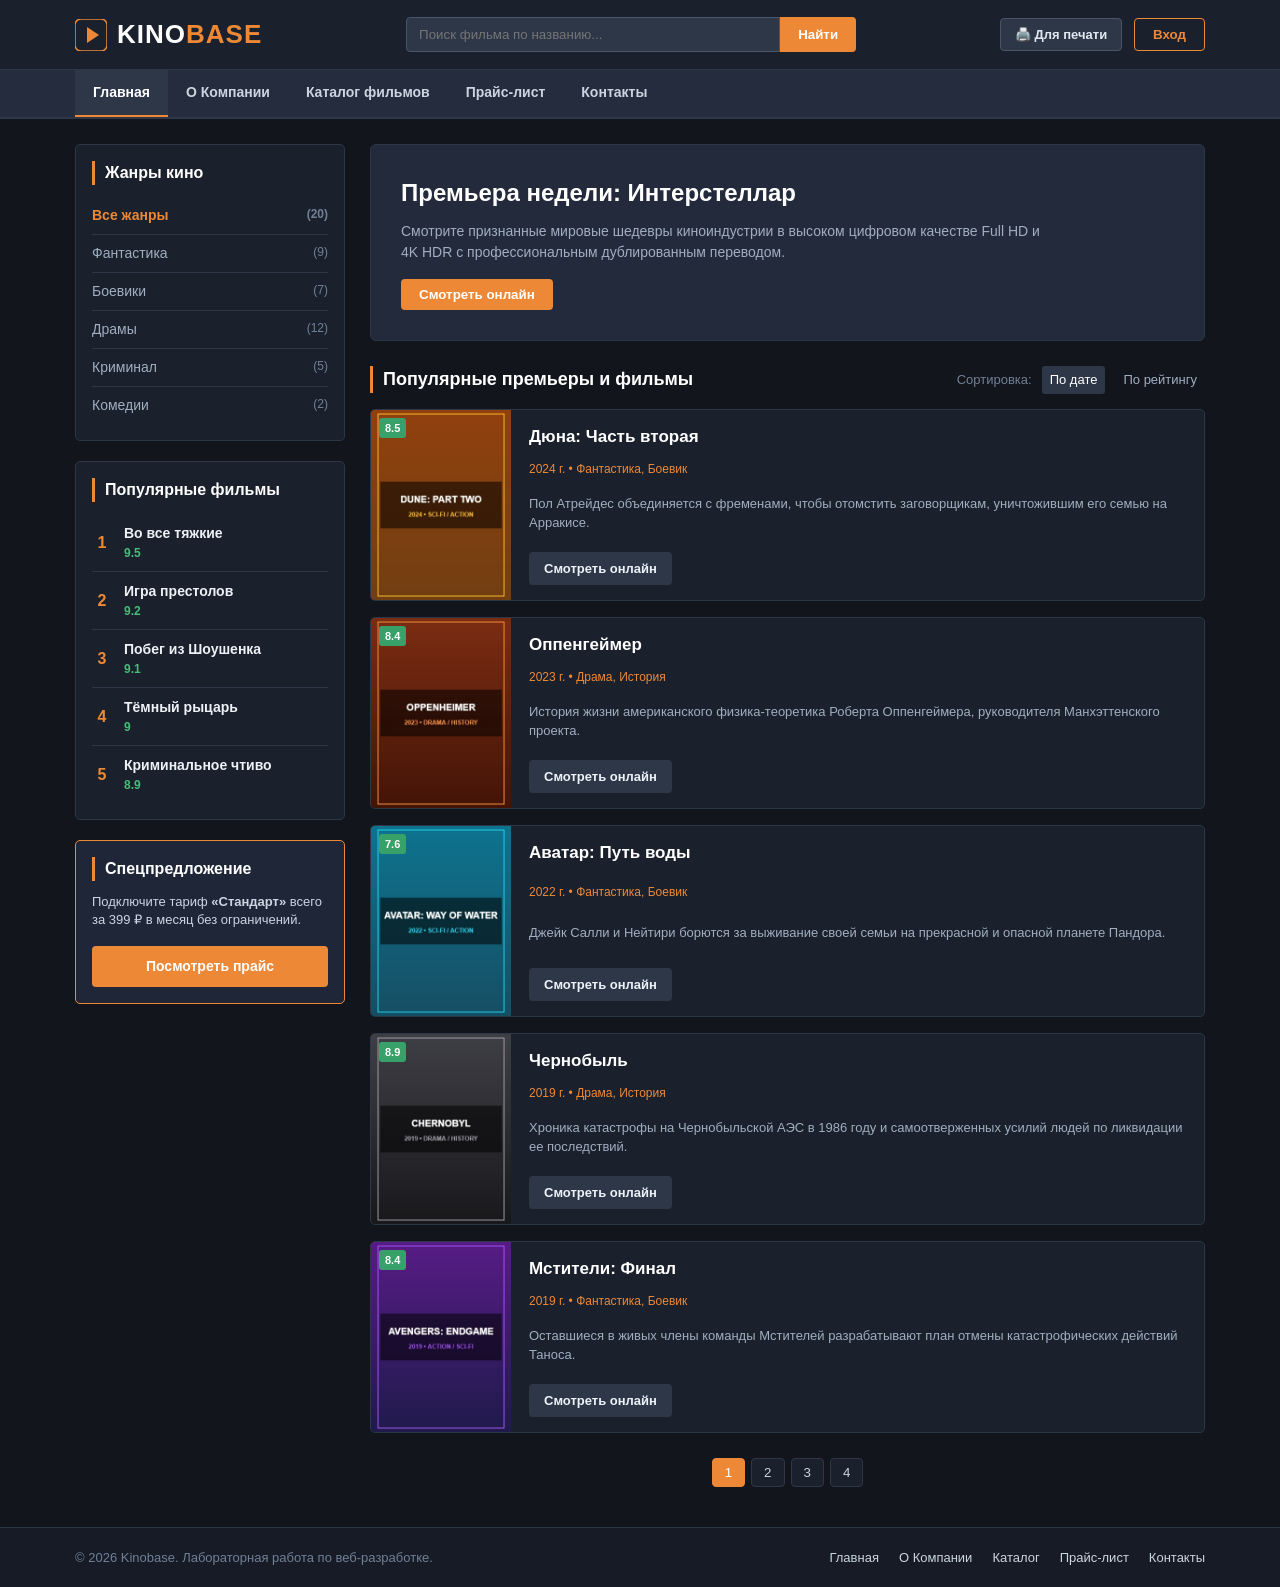
==== commit 62b324d3: "Фиксы js" ====
--- a/index.html
+++ b/index.html
@@ -3,8 +3,9 @@
 <head>
 	<meta charset="UTF-8">
 	<meta name="viewport" content="width=device-width, initial-scale=1.0">
-	<title>Kinobase — Кинопортал</title>
-	<link rel="stylesheet" href="styles.css">
+	<title>Kinobase — Главная</title>
+	<link rel="stylesheet" href="styles.css" id="main-styles">
+	<link rel="stylesheet" href="print.css" id="print-styles">
 </head>
 <body>
 
@@ -24,6 +25,7 @@
 			</form>
 
 			<div class="user-panel">
+				<button type="button" id="toggle-print-btn" class="button button-print" title="Версия для печати">🖨️ Для печати</button>
 				<button type="button" id="open-login-btn" class="button button-login">Вход</button>
 			</div>
 		</div>
@@ -32,9 +34,9 @@
 		<nav id="main-navigation" class="navigation">
 			<div class="container">
 				<ul class="nav-list" id="nav-tabs">
-					<li class="nav-item active"><a href="index.html" class="nav-link" data-tab="all">Главная</a></li>
+					<li class="nav-item active"><a href="index.html" class="nav-link">Главная</a></li>
 					<li class="nav-item"><a href="about.html" class="nav-link">О Компании</a></li>
-					<li class="nav-item"><a href="movies.html" class="nav-link" data-tab="movies">Каталог фильмов</a></li>
+					<li class="nav-item"><a href="movies.html" class="nav-link">Каталог фильмов</a></li>
 					<li class="nav-item"><a href="price.html" class="nav-link">Прайс-лист</a></li>
 					<li class="nav-item"><a href="contacts.html" class="nav-link">Контакты</a></li>
 				</ul>
@@ -50,19 +52,53 @@
 			<section class="widget">
 				<h3 class="widget-title">Жанры кино</h3>
 				<ul class="widget-list genre-list" id="genre-filter">
-					<li class="widget-list-item"><a href="#" class="genre-link active" data-genre="all">Все жанры <span class="count" id="count-all"></span></a></li>
-					<li class="widget-list-item"><a href="#" class="genre-link" data-genre="Фантастика">Фантастика <span class="count" id="count-sci-fi"></span></a></li>
-					<li class="widget-list-item"><a href="#" class="genre-link" data-genre="Боевик">Боевики <span class="count" id="count-action"></span></a></li>
-					<li class="widget-list-item"><a href="#" class="genre-link" data-genre="Драма">Драмы <span class="count" id="count-drama"></span></a></li>
-					<li class="widget-list-item"><a href="#" class="genre-link" data-genre="Криминал">Криминал <span class="count" id="count-crime"></span></a></li>
-					<li class="widget-list-item"><a href="#" class="genre-link" data-genre="Комедия">Комедии <span class="count" id="count-comedy"></span></a></li>
+					<li class="widget-list-item"><a href="#" class="genre-link active" data-genre="all">Все жанры <span class="count" id="count-all">(20)</span></a></li>
+					<li class="widget-list-item"><a href="#" class="genre-link" data-genre="Фантастика">Фантастика <span class="count" id="count-sci-fi">(8)</span></a></li>
+					<li class="widget-list-item"><a href="#" class="genre-link" data-genre="Боевик">Боевики <span class="count" id="count-action">(7)</span></a></li>
+					<li class="widget-list-item"><a href="#" class="genre-link" data-genre="Драма">Драмы <span class="count" id="count-drama">(9)</span></a></li>
+					<li class="widget-list-item"><a href="#" class="genre-link" data-genre="Криминал">Криминал <span class="count" id="count-crime">(5)</span></a></li>
+					<li class="widget-list-item"><a href="#" class="genre-link" data-genre="Комедия">Комедии <span class="count" id="count-comedy">(2)</span></a></li>
 				</ul>
 			</section>
 
 			<section class="widget">
 				<h3 class="widget-title">Популярные фильмы</h3>
 				<ul class="widget-list top-list" id="top-movies-list">
-					<!-- Наполняется скриптом -->
+					<li class="top-list-item">
+						<span class="position-number">1</span>
+						<div class="top-info">
+							<a href="movie.html?id=9" class="top-link">Во все тяжкие</a>
+							<span class="rating">9.5</span>
+						</div>
+					</li>
+					<li class="top-list-item">
+						<span class="position-number">2</span>
+						<div class="top-info">
+							<a href="movie.html?id=19" class="top-link">Игра престолов</a>
+							<span class="rating">9.2</span>
+						</div>
+					</li>
+					<li class="top-list-item">
+						<span class="position-number">3</span>
+						<div class="top-info">
+							<a href="movie.html?id=6" class="top-link">Побег из Шоушенка</a>
+							<span class="rating">9.1</span>
+						</div>
+					</li>
+					<li class="top-list-item">
+						<span class="position-number">4</span>
+						<div class="top-info">
+							<a href="movie.html?id=5" class="top-link">Тёмный рыцарь</a>
+							<span class="rating">9.0</span>
+						</div>
+					</li>
+					<li class="top-list-item">
+						<span class="position-number">5</span>
+						<div class="top-info">
+							<a href="movie.html?id=10" class="top-link">Чернобыль</a>
+							<span class="rating">8.9</span>
+						</div>
+					</li>
 				</ul>
 			</section>
 
@@ -96,20 +132,113 @@
 					</div>
 				</div>
 
-				<!-- Сетка карточек -->
+				<!-- Сетка карточек: зашиты по умолчанию, динамически обновляются скриптом -->
 				<div class="movies-collection" id="movies-container">
-					<!-- Наполняется скриптом -->
+					<article class="movie-card">
+						<div class="poster-box">
+							<a href="movie.html?id=1">
+								<img src="images/poster-interstellar.jpg" alt="Постер к фильму Интерстеллар" class="poster-image">
+							</a>
+							<span class="movie-rating-badge">8.6</span>
+						</div>
+						<div class="movie-info">
+							<h3 class="movie-name"><a href="movie.html?id=1" class="movie-link">Интерстеллар</a></h3>
+							<p class="movie-meta">2014 г. • Фантастика, Драма</p>
+							<p class="movie-summary">Когда засуха приводит человечество к глобальному кризису, команда исследователей отправляется сквозь червоточину в поисках нового дома.</p>
+							<div class="movie-actions">
+								<a href="movie.html?id=1" class="button button-detail">Смотреть онлайн</a>
+							</div>
+						</div>
+					</article>
+
+					<article class="movie-card">
+						<div class="poster-box">
+							<a href="movie.html?id=2">
+								<img src="images/poster-inception.jpg" alt="Постер к фильму Начало" class="poster-image">
+							</a>
+							<span class="movie-rating-badge">8.7</span>
+						</div>
+						<div class="movie-info">
+							<h3 class="movie-name"><a href="movie.html?id=2" class="movie-link">Начало</a></h3>
+							<p class="movie-meta">2010 г. • Фантастика, Боевик</p>
+							<p class="movie-summary">Кобб — профессиональный вор, крадущий ценные секреты из глубин подсознания во время сна. Ему предстоит внедрить чужую мысль.</p>
+							<div class="movie-actions">
+								<a href="movie.html?id=2" class="button button-detail">Смотреть онлайн</a>
+							</div>
+						</div>
+					</article>
+
+					<article class="movie-card">
+						<div class="poster-box">
+							<a href="movie.html?id=3">
+								<img src="images/poster-matrix.jpg" alt="Постер к фильму Матрица" class="poster-image">
+							</a>
+							<span class="movie-rating-badge">8.5</span>
+						</div>
+						<div class="movie-info">
+							<h3 class="movie-name"><a href="movie.html?id=3" class="movie-link">Матрица</a></h3>
+							<p class="movie-meta">1999 г. • Фантастика, Боевик</p>
+							<p class="movie-summary">Хакер Нео узнает шокирующую правду: весь привычный мир — иллюзия, созданная машинами для контроля над людьми.</p>
+							<div class="movie-actions">
+								<a href="movie.html?id=3" class="button button-detail">Смотреть онлайн</a>
+							</div>
+						</div>
+					</article>
+
+					<article class="movie-card">
+						<div class="poster-box">
+							<a href="movie.html?id=4">
+								<img src="images/poster-gladiator.jpg" alt="Постер к фильму Гладиатор" class="poster-image">
+							</a>
+							<span class="movie-rating-badge">8.6</span>
+						</div>
+						<div class="movie-info">
+							<h3 class="movie-name"><a href="movie.html?id=4" class="movie-link">Гладиатор</a></h3>
+							<p class="movie-meta">2000 г. • Боевик, Драма</p>
+							<p class="movie-summary">Преданный римский полководец Максимус становится рабом-гладиатором и бросает вызов жестокому императору Рима.</p>
+							<div class="movie-actions">
+								<a href="movie.html?id=4" class="button button-detail">Смотреть онлайн</a>
+							</div>
+						</div>
+					</article>
+
+					<article class="movie-card">
+						<div class="poster-box">
+							<a href="movie.html?id=5">
+								<img src="images/poster-dark-knight.jpg" alt="Постер к фильму Тёмный рыцарь" class="poster-image">
+							</a>
+							<span class="movie-rating-badge">9.0</span>
+						</div>
+						<div class="movie-info">
+							<h3 class="movie-name"><a href="movie.html?id=5" class="movie-link">Тёмный рыцарь</a></h3>
+							<p class="movie-meta">2008 г. • Боевик, Криминал</p>
+							<p class="movie-summary">Бэтмен поднимает ставки в войне с криминалом. С помощью лейтенанта Гордона он намерен очистить улицы Готэма от Джокера.</p>
+							<div class="movie-actions">
+								<a href="movie.html?id=5" class="button button-detail">Смотреть онлайн</a>
+							</div>
+						</div>
+					</article>
 				</div>
 
 				<!-- Пагинация -->
 				<div class="pagination-wrapper">
 					<ul class="pagination-list" id="pagination">
-						<!-- Кнопки страниц генерируются скриптом -->
+						<li class="page-item"><button type="button" class="page-link active" data-page="1">1</button></li>
+						<li class="page-item"><button type="button" class="page-link" data-page="2">2</button></li>
+						<li class="page-item"><button type="button" class="page-link" data-page="3">3</button></li>
+						<li class="page-item"><button type="button" class="page-link" data-page="4">4</button></li>
 					</ul>
 				</div>
 			</section>
 
 		</main>
+	</div>
+
+	<!-- Панель управления печатью -->
+	<div id="print-controls" class="print-controls-bar">
+		<span>Режим предварительного просмотра печати</span>
+		<button type="button" class="print-btn-action" onclick="window.print()">Распечатать</button>
+		<button type="button" id="exit-print-btn" class="print-btn-close">Вернуться на сайт</button>
 	</div>
 
 	<!-- Модальное окно Вход -->
--- a/styles.css
+++ b/styles.css
@@ -1046,4 +1046,293 @@
 	color: #a0aec0;
 	font-size: 13px;
 	margin-top: 14px;
-}+}
+/* ==========================================================================
+   Адаптивная верстка (Mobile & Tablet)
+   ========================================================================== */
+
+/* Планшеты (до 992px) */
+@media (max-width: 992px) {
+	.container {
+		width: 100%;
+		max-width: 100%;
+	}
+
+	.layout-wrapper {
+		flex-direction: column;
+	}
+
+	.sidebar {
+		width: 100%;
+	}
+
+	.header-container {
+		flex-wrap: wrap;
+		gap: 15px;
+	}
+
+	.search-form {
+		order: 3;
+		width: 100%;
+	}
+
+	.stats-grid {
+		flex-wrap: wrap;
+	}
+
+	.stat-box {
+		min-width: calc(50% - 10px);
+	}
+}
+
+/* Мобильные телефоны (до 768px) */
+@media (max-width: 768px) {
+	.header-container {
+		justify-content: space-between;
+	}
+
+	.nav-list {
+		flex-wrap: wrap;
+		justify-content: center;
+	}
+
+	.nav-link {
+		padding: 10px 12px;
+		font-size: 13px;
+	}
+
+	.promo-banner {
+		padding: 20px 15px;
+	}
+
+	.promo-heading {
+		font-size: 20px;
+	}
+
+	.movie-card {
+		flex-direction: column;
+		align-items: center;
+		text-align: center;
+	}
+
+	.poster-box {
+		width: 100%;
+		height: auto;
+		max-width: 220px;
+		margin: 15px auto 0;
+	}
+
+	.poster-image {
+		width: 100%;
+		height: auto;
+	}
+
+	.movie-view-header {
+		flex-direction: column;
+		align-items: center;
+		text-align: center;
+	}
+
+	.movie-view-poster {
+		width: 100%;
+		max-width: 240px;
+		height: auto;
+	}
+
+	.movie-view-rating {
+		margin-left: auto;
+		margin-right: auto;
+	}
+
+	.about-grid,
+	.contacts-grid {
+		flex-direction: column;
+		gap: 20px;
+	}
+
+	.stat-box {
+		min-width: 100%;
+	}
+
+	.footer-container {
+		flex-direction: column;
+		gap: 15px;
+		text-align: center;
+	}
+
+	.footer-navigation {
+		flex-wrap: wrap;
+		justify-content: center;
+		gap: 12px;
+	}
+
+	.player-box {
+		height: 250px;
+	}
+}
+
+/* Маленькие смартфоны (до 480px) */
+@media (max-width: 480px) {
+	.logo-text {
+		font-size: 20px;
+	}
+
+	.logo-image {
+		width: 26px;
+		height: 26px;
+	}
+
+	.nav-list {
+		display: grid;
+		grid-template-columns: 1fr 1fr;
+		width: 100%;
+		text-align: center;
+	}
+
+	.nav-item.active .nav-link {
+		border-bottom: none;
+		background-color: #ed8936;
+		color: #ffffff;
+	}
+
+	.catalog-header {
+		flex-direction: column;
+		align-items: flex-start;
+		gap: 10px;
+	}
+
+	.filter-box {
+		width: 100%;
+		justify-content: space-between;
+	}
+
+	.modal-window {
+		margin: 0 15px;
+	}
+}
+
+/* ==========================================================================
+   Лабораторная №3: Стили Умного фильтра и кнопки печати
+   ========================================================================== */
+.button-print {
+	background-color: #2d3748;
+	color: #e2e8f0 !important;
+	border: 1px solid #4a5568;
+	font-size: 13px;
+	padding: 8px 14px;
+	margin-right: 8px;
+}
+
+.button-print:hover {
+	background-color: #ed8936;
+	color: #ffffff !important;
+	border-color: #ed8936;
+}
+
+.smart-filter-widget {
+	background-color: #1a202c;
+	border: 1px solid #2d3748;
+}
+
+.filter-header-block {
+	display: flex;
+	justify-content: space-between;
+	align-items: center;
+	margin-bottom: 6px;
+}
+
+.filter-reset-link {
+	background: none;
+	border: none;
+	color: #ed8936;
+	font-size: 12px;
+	cursor: pointer;
+	text-decoration: underline;
+	padding: 0;
+}
+
+.filter-reset-link:hover {
+	color: #dd6b20;
+}
+
+.filter-hint {
+	font-size: 11px;
+	color: #718096;
+	margin-bottom: 15px;
+	line-height: 1.3;
+}
+
+.filter-group {
+	margin-bottom: 18px;
+	padding-bottom: 12px;
+	border-bottom: 1px solid #2d3748;
+}
+
+.filter-group:last-child {
+	border-bottom: none;
+	margin-bottom: 0;
+	padding-bottom: 0;
+}
+
+.filter-group-title {
+	font-size: 13px;
+	font-weight: bold;
+	color: #e2e8f0;
+	margin-bottom: 8px;
+	text-transform: uppercase;
+	letter-spacing: 0.5px;
+}
+
+.filter-checkbox-item {
+	display: flex;
+	align-items: center;
+	margin-bottom: 6px;
+	cursor: pointer;
+	user-select: none;
+	font-size: 13px;
+	color: #cbd5e0;
+	transition: opacity 0.2s ease, color 0.2s ease;
+}
+
+.filter-checkbox-item input[type="checkbox"] {
+	margin-right: 8px;
+	accent-color: #ed8936;
+	cursor: pointer;
+	width: 15px;
+	height: 15px;
+}
+
+.filter-checkbox-item:hover {
+	color: #ffffff;
+}
+
+/* Умная блокировка взаимоисключающих опций */
+.filter-checkbox-item.disabled {
+	opacity: 0.35;
+	cursor: not-allowed;
+	color: #718096 !important;
+}
+
+.filter-checkbox-item.disabled input[type="checkbox"] {
+	cursor: not-allowed;
+}
+
+.filter-count-badge {
+	margin-left: auto;
+	font-size: 11px;
+	color: #a0aec0;
+	background-color: #242c3d;
+	padding: 1px 6px;
+	border-radius: 10px;
+}
+
+.filter-checkbox-item.disabled .filter-count-badge {
+	color: #4a5568;
+	background-color: #1a202c;
+}
+
+.filter-counter {
+	color: #48bb78;
+	font-weight: bold;
+	margin-right: 15px;
+}
--- a/print.css
+++ b/print.css
@@ -0,0 +1,181 @@
+/* ==========================================================================
+   Kinobase — Таблица стилей для печати (Print Version)
+   Включается динамически по кнопке или при Ctrl+P
+   ========================================================================== */
+@media screen, print {
+	body.print-mode {
+		background-color: #ffffff !important;
+		color: #111111 !important;
+		font-family: "Times New Roman", Times, serif !important;
+		font-size: 12pt !important;
+		line-height: 1.4 !important;
+	}
+
+	/* Скрываем все второстепенные и навигационные элементы */
+	body.print-mode .header,
+	body.print-mode .navigation,
+	body.print-mode .sidebar,
+	body.print-mode .promo-banner,
+	body.print-mode .filter-box,
+	body.print-mode .pagination-wrapper,
+	body.print-mode .footer,
+	body.print-mode .modal-overlay,
+	body.print-mode .movie-actions,
+	body.print-mode .search-form,
+	body.print-mode .user-panel,
+	body.print-mode .table-secondary,
+	body.print-mode #login-modal {
+		display: none !important;
+	}
+
+	/* Разворачиваем контент на всю ширину страницы */
+	body.print-mode .container,
+	body.print-mode .layout-wrapper,
+	body.print-mode .content {
+		width: 100% !important;
+		max-width: 100% !important;
+		margin: 0 !important;
+		padding: 0 !important;
+		display: block !important;
+	}
+
+	/* Шапка версии для печати */
+	body.print-mode .print-header-notice {
+		display: block !important;
+		border-bottom: 2px solid #000;
+		padding-bottom: 10px;
+		margin-bottom: 20px;
+	}
+
+	body.print-mode .print-header-notice h1 {
+		font-size: 18pt;
+		margin: 0 0 5px 0;
+		color: #000;
+	}
+
+	body.print-mode .print-header-notice p {
+		font-size: 10pt;
+		color: #555;
+		margin: 0;
+	}
+
+	/* Карточки фильмов в компактном виде для печати */
+	body.print-mode .movie-card {
+		background: none !important;
+		border: 1px solid #ccc !important;
+		border-radius: 0 !important;
+		color: #000 !important;
+		page-break-inside: avoid;
+		margin-bottom: 12px !important;
+		padding: 10px !important;
+		display: flex !important;
+		box-shadow: none !important;
+	}
+
+	body.print-mode .poster-box {
+		width: 80px !important;
+		height: 110px !important;
+		background: #f0f0f0 !important;
+		margin-right: 15px !important;
+	}
+
+	body.print-mode .poster-image {
+		width: 80px !important;
+		height: 110px !important;
+		object-fit: cover !important;
+	}
+
+	body.print-mode .movie-rating-badge {
+		background: #333 !important;
+		color: #fff !important;
+		border-radius: 0 !important;
+		font-size: 9pt !important;
+	}
+
+	body.print-mode .movie-name a {
+		color: #000 !important;
+		font-size: 14pt !important;
+		font-weight: bold !important;
+		text-decoration: none !important;
+	}
+
+	body.print-mode .movie-meta {
+		color: #444 !important;
+		font-size: 10pt !important;
+		margin: 4px 0 !important;
+	}
+
+	body.print-mode .movie-summary {
+		color: #222 !important;
+		font-size: 10pt !important;
+		line-height: 1.3 !important;
+	}
+
+	/* Таблица прайс-листа в режиме печати */
+	body.print-mode .price-table {
+		width: 100% !important;
+		border-collapse: collapse !important;
+		color: #000 !important;
+		background: none !important;
+	}
+
+	body.print-mode .price-table th,
+	body.print-mode .price-table td {
+		border: 1px solid #000 !important;
+		background: none !important;
+		color: #000 !important;
+		padding: 6px !important;
+		font-size: 10pt !important;
+	}
+
+	body.print-mode .row-header th {
+		background-color: #eee !important;
+		font-weight: bold !important;
+	}
+
+	/* Плавающая панель управления печатью на экране */
+	.print-controls-bar {
+		position: fixed;
+		bottom: 20px;
+		right: 20px;
+		background: #ffffff;
+		border: 2px solid #000000;
+		padding: 12px 18px;
+		border-radius: 6px;
+		box-shadow: 0 4px 15px rgba(0, 0, 0, 0.4);
+		z-index: 99999;
+		display: none;
+		align-items: center;
+		gap: 12px;
+	}
+
+	body.print-mode .print-controls-bar {
+		display: flex !important;
+	}
+
+	.print-btn-action {
+		background: #000;
+		color: #fff;
+		border: none;
+		padding: 8px 14px;
+		font-weight: bold;
+		cursor: pointer;
+		border-radius: 4px;
+	}
+
+	.print-btn-close {
+		background: #e2e8f0;
+		color: #000;
+		border: 1px solid #aaa;
+		padding: 8px 14px;
+		font-weight: bold;
+		cursor: pointer;
+		border-radius: 4px;
+	}
+}
+
+@media print {
+	.print-controls-bar {
+		display: none !important;
+	}
+}
